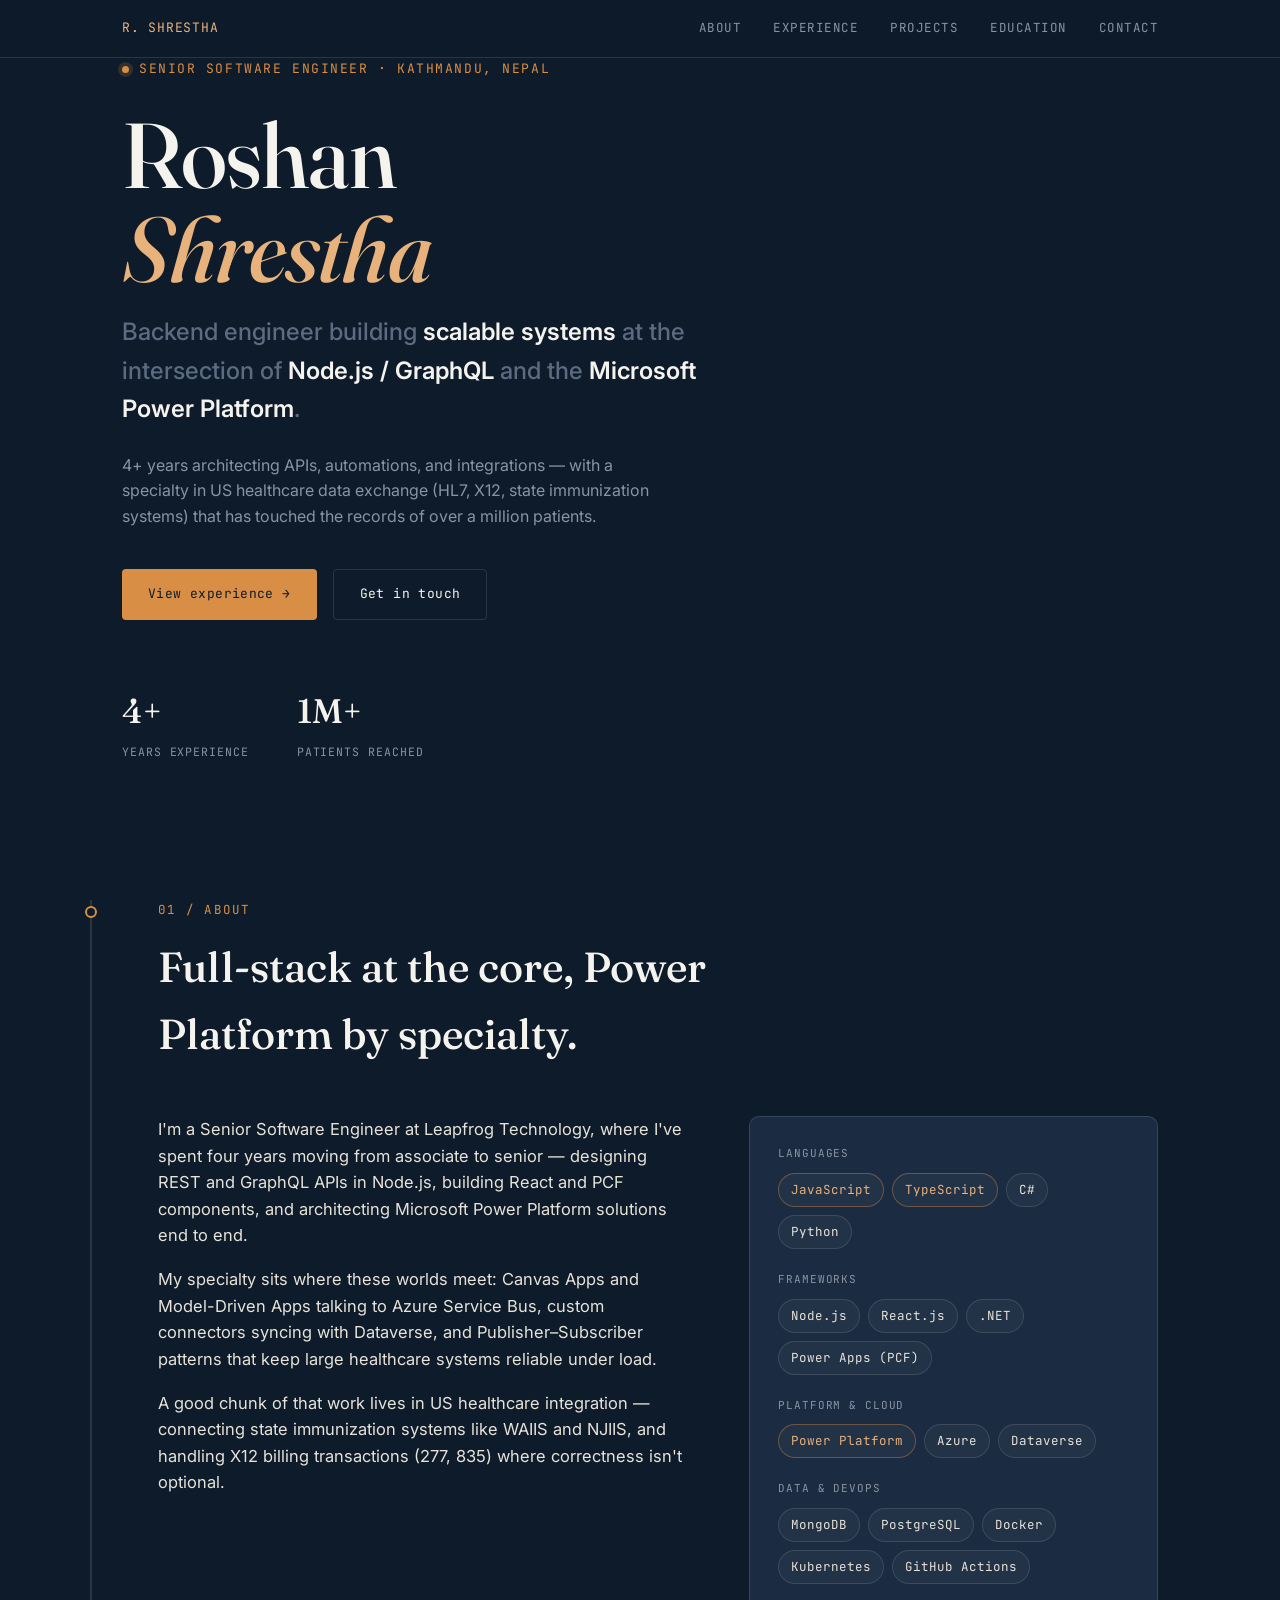
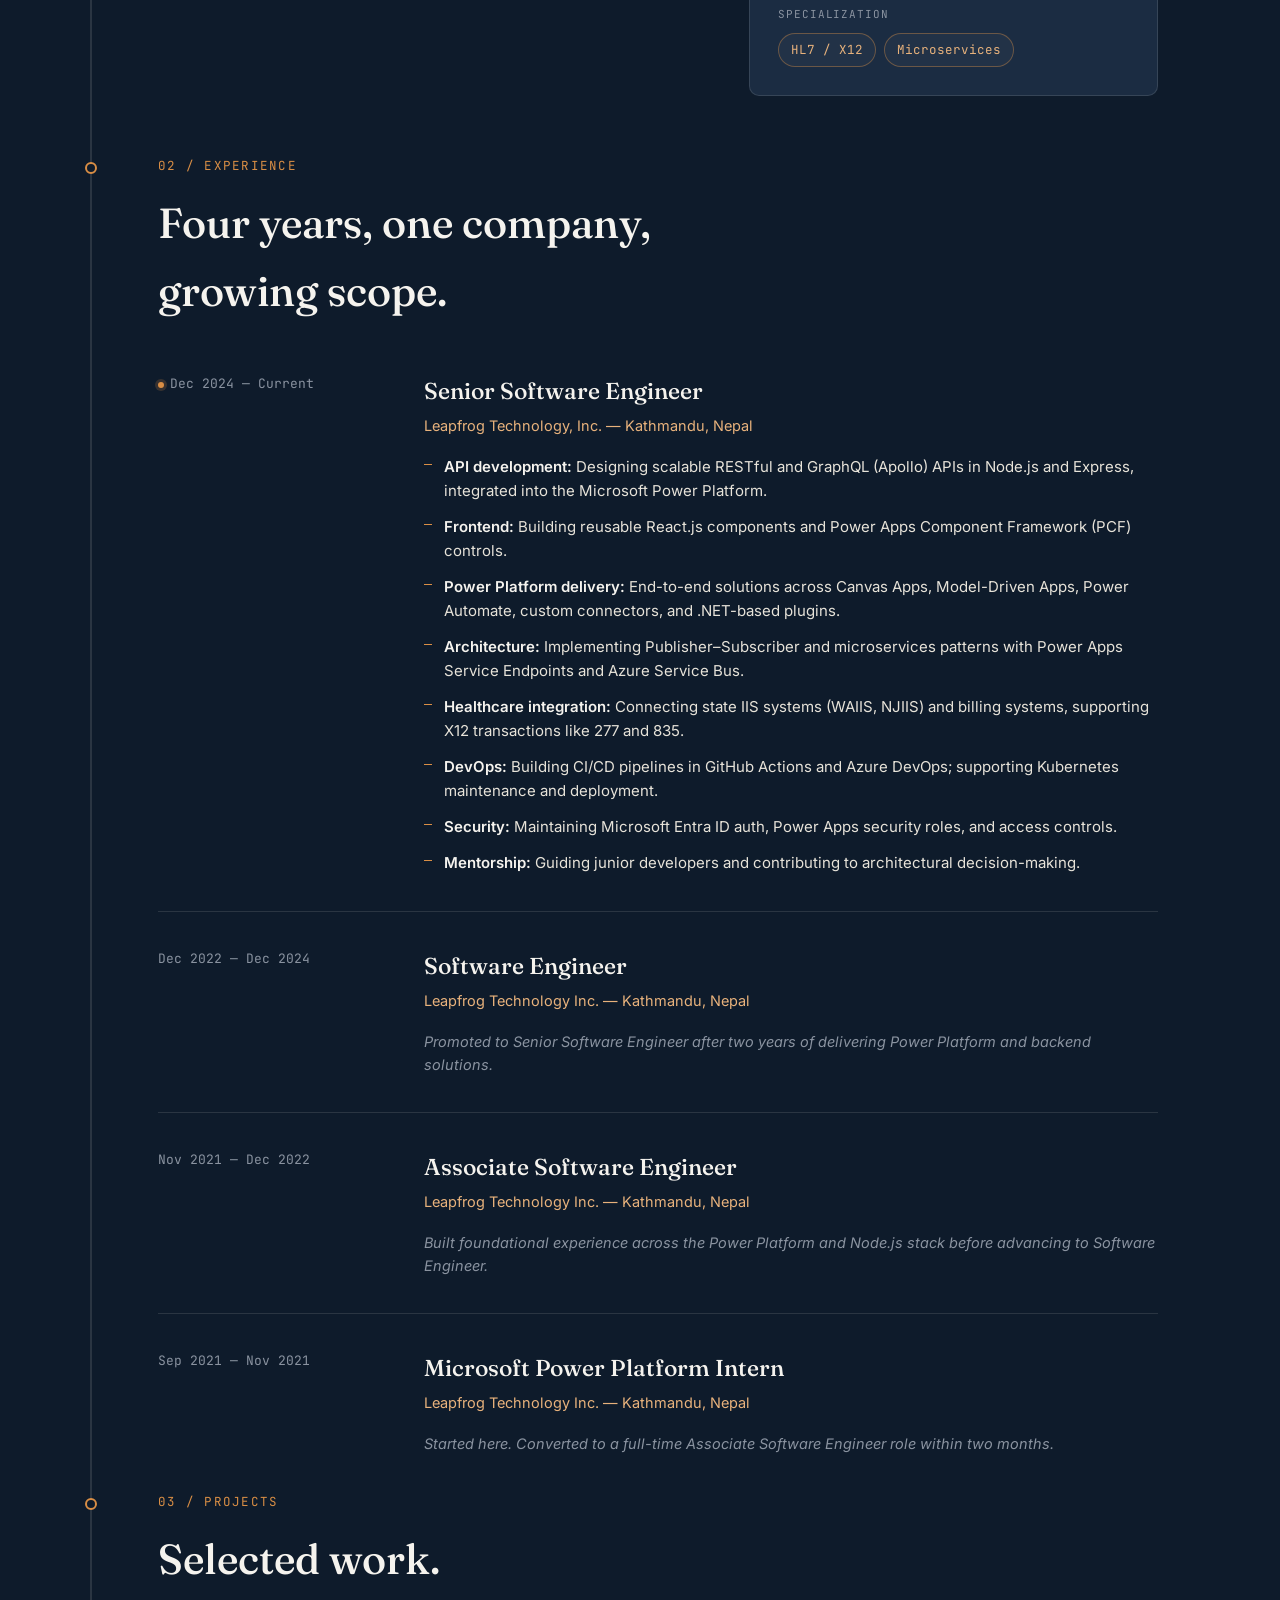
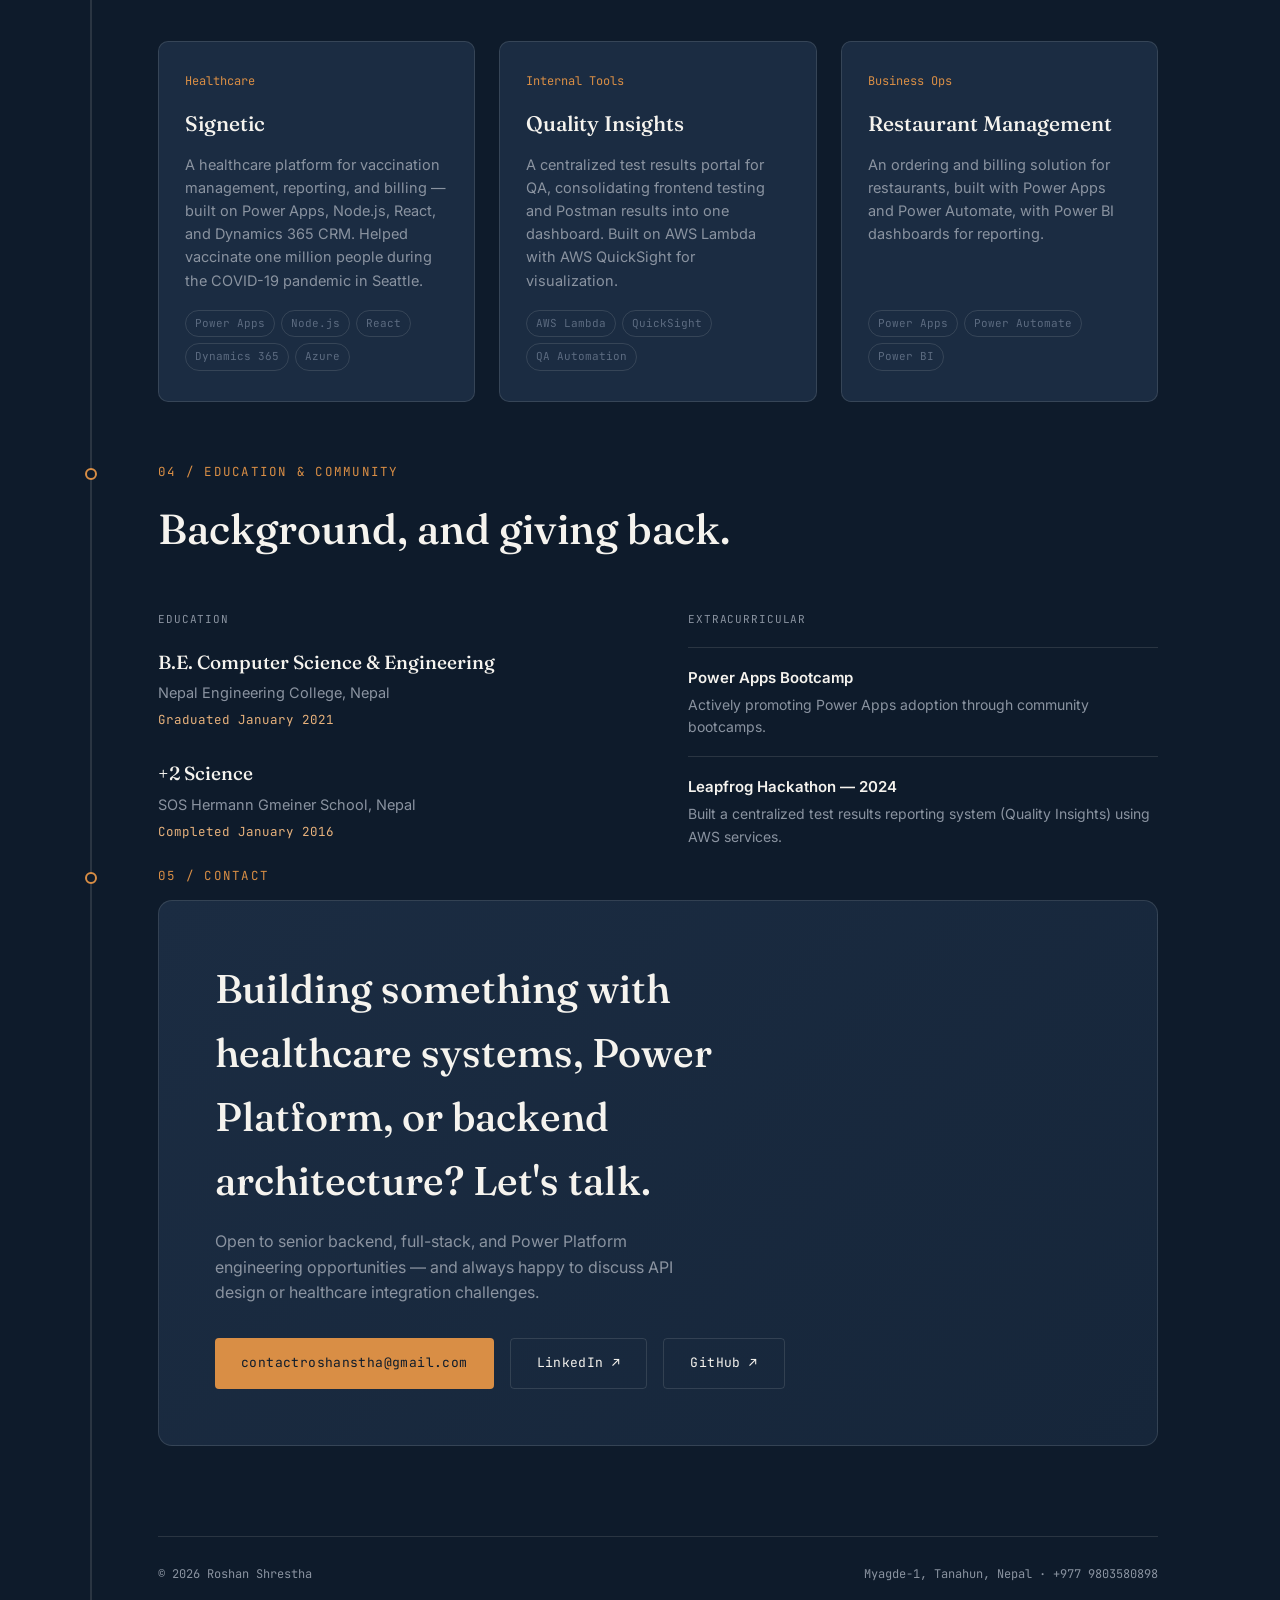
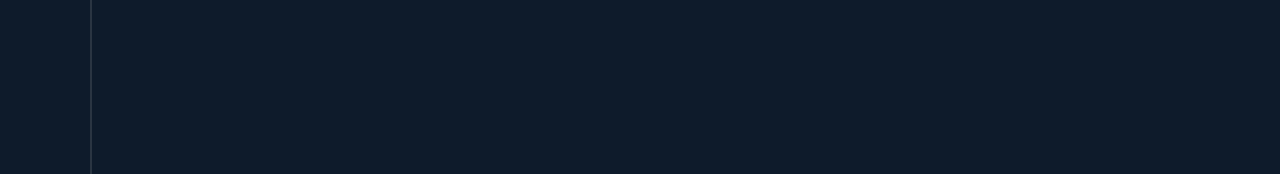
==== index.html @ fd2c8dc5 "main: portfolio project setup" ====
<!doctype html>
<html lang="en">
  <head>
    <meta charset="UTF-8" />
    <meta name="viewport" content="width=device-width, initial-scale=1.0" />
    <title>Roshan Shrestha — Senior Software Engineer</title>
    <meta
      name="description"
      content="Roshan Shrestha — Senior Software Engineer specializing in backend engineering, Microsoft Power Platform, and US Healthcare integrations."
    />
    <link rel="preconnect" href="https://fonts.googleapis.com" />
    <link rel="preconnect" href="https://fonts.gstatic.com" crossorigin />
    <link
      href="https://fonts.googleapis.com/css2?family=Fraunces:ital,opsz,wght@0,9..144,300;0,9..144,500;0,9..144,600;1,9..144,500&family=Inter:wght@400;500;600;700&family=JetBrains+Mono:wght@400;500&display=swap"
      rel="stylesheet"
    />
    <style>
      :root {
        --ink: #0e1b2b;
        --ink-soft: #16263a;
        --surface: #1b2c42;
        --paper: #f5f3ee;
        --paper-dim: #e7e3d9;
        --copper: #d98e45;
        --copper-soft: #e8b27c;
        --slate: #5c6b80;
        --muted: #8a93a0;
        --line: rgba(245, 243, 238, 0.12);

        --font-display: "Fraunces", serif;
        --font-body: "Inter", system-ui, sans-serif;
        --font-mono: "JetBrains Mono", monospace;

        --maxw: 1100px;
      }

      * {
        margin: 0;
        padding: 0;
        box-sizing: border-box;
      }

      html {
        scroll-behavior: smooth;
      }

      @media (prefers-reduced-motion: reduce) {
        html {
          scroll-behavior: auto;
        }
        * {
          animation-duration: 0.01ms !important;
          animation-iteration-count: 1 !important;
          transition-duration: 0.01ms !important;
          scroll-behavior: auto !important;
        }
      }

      body {
        background: var(--ink);
        color: var(--paper);
        font-family: var(--font-body);
        line-height: 1.6;
        -webkit-font-smoothing: antialiased;
        overflow-x: hidden;
      }

      a {
        color: inherit;
        text-decoration: none;
      }

      ::selection {
        background: var(--copper);
        color: var(--ink);
      }

      :focus-visible {
        outline: 2px solid var(--copper);
        outline-offset: 3px;
        border-radius: 2px;
      }

      /* ---------- layout shell ---------- */
      .wrap {
        max-width: var(--maxw);
        margin: 0 auto;
        padding: 0 32px;
        position: relative;
      }

      section {
        position: relative;
        padding: 120px 0 0;
      }
      section:first-of-type {
        padding-top: 0;
      }
      section:last-of-type {
        padding-bottom: 140px;
      }

      /* trace line signature element */
      .trace-rail {
        position: absolute;
        left: 0;
        top: 0;
        width: 2px;
        height: 100%;
        background: var(--line);
        z-index: 0;
      }
      .trace-rail::after {
        content: "";
        position: absolute;
        left: -2px;
        top: 0;
        width: 6px;
        height: 90px;
        background: linear-gradient(
          to bottom,
          transparent,
          var(--copper) 50%,
          transparent
        );
        opacity: 0;
        filter: blur(1px);
        animation: pulse-travel 7s ease-in-out infinite;
      }
      @keyframes pulse-travel {
        0% {
          top: -90px;
          opacity: 0;
        }
        8% {
          opacity: 0.9;
        }
        45% {
          opacity: 0.9;
        }
        55% {
          opacity: 0;
        }
        100% {
          top: -90px;
          opacity: 0;
        }
      }

      .node-dot {
        position: absolute;
        left: -5px;
        top: 6px;
        width: 12px;
        height: 12px;
        border-radius: 50%;
        background: var(--ink);
        border: 2px solid var(--copper);
        z-index: 2;
      }

      .section-inner {
        padding-left: 36px;
      }

      /* ---------- nav ---------- */
      header.site-nav {
        position: fixed;
        top: 0;
        left: 0;
        right: 0;
        z-index: 50;
        background: rgba(14, 27, 43, 0.82);
        backdrop-filter: blur(10px);
        border-bottom: 1px solid var(--line);
      }
      .nav-inner {
        max-width: var(--maxw);
        margin: 0 auto;
        padding: 18px 32px;
        display: flex;
        justify-content: space-between;
        align-items: center;
      }
      .nav-mark {
        font-family: var(--font-mono);
        font-size: 13px;
        letter-spacing: 0.06em;
        color: var(--copper-soft);
      }
      .nav-links {
        display: flex;
        gap: 32px;
        font-family: var(--font-mono);
        font-size: 12.5px;
        letter-spacing: 0.04em;
        text-transform: uppercase;
      }
      .nav-links a {
        color: var(--muted);
        transition: color 0.2s ease;
        position: relative;
      }
      .nav-links a:hover {
        color: var(--paper);
      }
      .nav-toggle {
        display: none;
      }

      /* ---------- hero ---------- */
      .hero {
        min-height: 100vh;
        display: flex;
        flex-direction: column;
        justify-content: center;
        padding-top: 110px;
        padding-bottom: 80px;
      }

      .eyebrow {
        font-family: var(--font-mono);
        font-size: 13px;
        letter-spacing: 0.12em;
        text-transform: uppercase;
        color: var(--copper);
        display: flex;
        align-items: center;
        gap: 10px;
        margin-bottom: 28px;
        opacity: 0;
        animation: rise 0.8s ease 0.1s forwards;
      }
      .eyebrow::before {
        content: "";
        width: 7px;
        height: 7px;
        border-radius: 50%;
        background: var(--copper);
        box-shadow: 0 0 0 4px rgba(217, 142, 69, 0.18);
      }

      h1.hero-name {
        font-family: var(--font-display);
        font-weight: 500;
        font-size: clamp(48px, 8vw, 92px);
        line-height: 1.02;
        letter-spacing: -0.01em;
        color: var(--paper);
        opacity: 0;
        animation: rise 0.9s ease 0.25s forwards;
      }
      h1.hero-name em {
        font-style: italic;
        color: var(--copper-soft);
        font-weight: 500;
      }

      .hero-role {
        font-family: var(--font-body);
        font-weight: 500;
        font-size: clamp(18px, 2.4vw, 24px);
        color: var(--slate);
        margin-top: 18px;
        max-width: 620px;
        opacity: 0;
        animation: rise 0.9s ease 0.4s forwards;
      }
      .hero-role strong {
        color: var(--paper);
        font-weight: 600;
      }

      .hero-desc {
        margin-top: 24px;
        max-width: 560px;
        color: var(--muted);
        font-size: 16px;
        opacity: 0;
        animation: rise 0.9s ease 0.55s forwards;
      }

      .hero-actions {
        margin-top: 40px;
        display: flex;
        gap: 16px;
        flex-wrap: wrap;
        opacity: 0;
        animation: rise 0.9s ease 0.7s forwards;
      }

      @keyframes rise {
        from {
          opacity: 0;
          transform: translateY(16px);
        }
        to {
          opacity: 1;
          transform: translateY(0);
        }
      }

      .btn {
        font-family: var(--font-mono);
        font-size: 13px;
        letter-spacing: 0.03em;
        padding: 14px 26px;
        border-radius: 4px;
        display: inline-flex;
        align-items: center;
        gap: 8px;
        transition:
          transform 0.25s ease,
          background 0.25s ease,
          border-color 0.25s ease;
      }
      .btn-primary {
        background: var(--copper);
        color: var(--ink);
      }
      .btn-primary:hover {
        background: var(--copper-soft);
        transform: translateY(-2px);
      }
      .btn-ghost {
        border: 1px solid var(--line);
        color: var(--paper);
      }
      .btn-ghost:hover {
        border-color: var(--copper);
        color: var(--copper-soft);
        transform: translateY(-2px);
      }

      .hero-meta {
        margin-top: 64px;
        display: flex;
        gap: 48px;
        flex-wrap: wrap;
        opacity: 0;
        animation: rise 0.9s ease 0.85s forwards;
      }
      .meta-item {
        font-family: var(--font-mono);
      }
      .meta-num {
        font-family: var(--font-display);
        font-size: 34px;
        color: var(--paper);
        font-weight: 500;
      }
      .meta-label {
        font-size: 11.5px;
        color: var(--muted);
        text-transform: uppercase;
        letter-spacing: 0.08em;
        margin-top: 4px;
      }

      /* ---------- section headings ---------- */
      .section-tag {
        font-family: var(--font-mono);
        font-size: 12.5px;
        letter-spacing: 0.1em;
        text-transform: uppercase;
        color: var(--copper);
        margin-bottom: 14px;
      }
      h2.section-title {
        font-family: var(--font-display);
        font-weight: 500;
        font-size: clamp(30px, 4vw, 42px);
        color: var(--paper);
        margin-bottom: 48px;
        max-width: 640px;
      }

      /* ---------- about ---------- */
      .about-grid {
        display: grid;
        grid-template-columns: 1.3fr 1fr;
        gap: 60px;
        align-items: start;
        padding-bottom: 60px;
      }
      .about-text p {
        color: var(--paper-dim);
        font-size: 16.5px;
        margin-bottom: 18px;
        max-width: 560px;
      }
      .about-text p:last-child {
        margin-bottom: 0;
      }

      .stack-panel {
        background: var(--surface);
        border: 1px solid var(--line);
        border-radius: 10px;
        padding: 28px;
      }
      .stack-group {
        margin-bottom: 22px;
      }
      .stack-group:last-child {
        margin-bottom: 0;
      }
      .stack-group-label {
        font-family: var(--font-mono);
        font-size: 11px;
        letter-spacing: 0.08em;
        text-transform: uppercase;
        color: var(--muted);
        margin-bottom: 10px;
      }
      .pill-row {
        display: flex;
        flex-wrap: wrap;
        gap: 8px;
      }
      .pill {
        font-family: var(--font-mono);
        font-size: 12.5px;
        padding: 6px 12px;
        border-radius: 20px;
        border: 1px solid var(--line);
        color: var(--paper-dim);
        background: rgba(245, 243, 238, 0.03);
      }
      .pill.accent {
        border-color: rgba(217, 142, 69, 0.4);
        color: var(--copper-soft);
      }

      /* ---------- experience ---------- */
      .job {
        border-top: 1px solid var(--line);
        padding: 36px 0;
        display: grid;
        grid-template-columns: 230px 1fr;
        gap: 36px;
      }
      .job:first-of-type {
        border-top: none;
        padding-top: 0;
      }

      .job-period {
        font-family: var(--font-mono);
        font-size: 13px;
        color: var(--muted);
        line-height: 1.7;
      }
      .job-period .current-dot {
        display: inline-block;
        width: 6px;
        height: 6px;
        border-radius: 50%;
        background: var(--copper);
        margin-right: 6px;
        box-shadow: 0 0 0 3px rgba(217, 142, 69, 0.2);
      }

      .job-title {
        font-family: var(--font-display);
        font-size: 23px;
        font-weight: 500;
        color: var(--paper);
      }
      .job-company {
        font-size: 14.5px;
        color: var(--copper-soft);
        margin-top: 4px;
        margin-bottom: 18px;
      }
      .job-points {
        list-style: none;
      }
      .job-points li {
        position: relative;
        padding-left: 20px;
        color: var(--paper-dim);
        font-size: 15px;
        margin-bottom: 12px;
      }
      .job-points li:last-child {
        margin-bottom: 0;
      }
      .job-points li::before {
        content: "";
        position: absolute;
        left: 0;
        top: 9px;
        width: 8px;
        height: 1.5px;
        background: var(--copper);
      }
      .job-points strong {
        color: var(--paper);
        font-weight: 600;
      }

      .job-empty-points {
        color: var(--muted);
        font-size: 14.5px;
        font-style: italic;
      }

      /* ---------- projects ---------- */
      .project-grid {
        display: grid;
        grid-template-columns: repeat(3, 1fr);
        gap: 24px;
        padding-bottom: 60px;
      }
      .project-card {
        background: var(--surface);
        border: 1px solid var(--line);
        border-radius: 10px;
        padding: 30px 26px;
        transition:
          transform 0.3s ease,
          border-color 0.3s ease;
        display: flex;
        flex-direction: column;
      }
      .project-card:hover {
        transform: translateY(-4px);
        border-color: rgba(217, 142, 69, 0.4);
      }
      .project-index {
        font-family: var(--font-mono);
        font-size: 12px;
        color: var(--copper);
        margin-bottom: 16px;
      }
      .project-title {
        font-family: var(--font-display);
        font-size: 21px;
        font-weight: 500;
        color: var(--paper);
        margin-bottom: 12px;
      }
      .project-desc {
        color: var(--muted);
        font-size: 14.5px;
        flex-grow: 1;
        margin-bottom: 18px;
      }
      .project-tags {
        display: flex;
        flex-wrap: wrap;
        gap: 6px;
      }
      .tag {
        font-family: var(--font-mono);
        font-size: 11px;
        color: var(--slate);
        padding: 4px 9px;
        border: 1px solid var(--line);
        border-radius: 14px;
      }

      /* ---------- education + extracurricular ---------- */
      .two-col {
        display: grid;
        grid-template-columns: 1fr 1fr;
        gap: 60px;
      }
      .edu-item {
        margin-bottom: 28px;
      }
      .edu-item:last-child {
        margin-bottom: 0;
      }
      .edu-degree {
        font-family: var(--font-display);
        font-size: 19px;
        color: var(--paper);
        font-weight: 500;
      }
      .edu-school {
        font-size: 14.5px;
        color: var(--muted);
        margin-top: 4px;
      }
      .edu-date {
        font-family: var(--font-mono);
        font-size: 12.5px;
        color: var(--copper-soft);
        margin-top: 6px;
      }

      .activity-item {
        border-top: 1px solid var(--line);
        padding: 18px 0;
      }
      .activity-item:first-child {
        border-top: none;
        padding-top: 0;
      }
      .activity-title {
        font-weight: 600;
        color: var(--paper);
        font-size: 15px;
        margin-bottom: 4px;
      }
      .activity-desc {
        color: var(--muted);
        font-size: 14px;
      }

      /* ---------- contact / footer ---------- */
      .contact-panel {
        background: linear-gradient(135deg, var(--surface), var(--ink-soft));
        border: 1px solid var(--line);
        border-radius: 14px;
        padding: 56px;
        text-align: left;
      }
      .contact-panel h2 {
        font-family: var(--font-display);
        font-size: clamp(28px, 4vw, 40px);
        font-weight: 500;
        color: var(--paper);
        margin-bottom: 16px;
        max-width: 520px;
      }
      .contact-panel p {
        color: var(--muted);
        max-width: 480px;
        margin-bottom: 32px;
      }
      .contact-links {
        display: flex;
        gap: 16px;
        flex-wrap: wrap;
      }

      footer {
        margin-top: 90px;
        padding: 28px 0 50px;
        display: flex;
        justify-content: space-between;
        align-items: center;
        border-top: 1px solid var(--line);
        font-family: var(--font-mono);
        font-size: 12px;
        color: var(--muted);
        flex-wrap: wrap;
        gap: 12px;
      }

      /* ---------- reveal on scroll ---------- */
      .reveal {
        opacity: 0;
        transform: translateY(24px);
        transition:
          opacity 0.7s ease,
          transform 0.7s ease;
      }
      .reveal.in {
        opacity: 1;
        transform: translateY(0);
      }

      /* ---------- responsive ---------- */
      @media (max-width: 880px) {
        .about-grid,
        .two-col {
          grid-template-columns: 1fr;
          gap: 40px;
        }
        .project-grid {
          grid-template-columns: 1fr 1fr;
          gap: 18px;
        }
        .job {
          grid-template-columns: 1fr;
          gap: 10px;
        }
        .contact-panel {
          padding: 40px 28px;
        }
      }

      @media (max-width: 680px) {
        .wrap {
          padding: 0 20px;
        }
        section {
          padding-top: 90px;
        }
        .section-inner {
          padding-left: 26px;
        }
        .nav-links {
          position: fixed;
          top: 64px;
          left: 0;
          right: 0;
          background: var(--ink);
          flex-direction: column;
          gap: 0;
          padding: 8px 20px 20px;
          border-bottom: 1px solid var(--line);
          transform: translateY(-110%);
          transition: transform 0.3s ease;
          z-index: 60;
        }
        .nav-links.open {
          transform: translateY(0);
        }
        .nav-links a {
          padding: 14px 0;
          border-bottom: 1px solid var(--line);
        }
        .nav-toggle {
          display: flex;
          flex-direction: column;
          gap: 5px;
          background: none;
          border: none;
          cursor: pointer;
          padding: 6px;
          position: relative;
          z-index: 61;
        }
        .nav-toggle span {
          width: 22px;
          height: 1.5px;
          background: var(--paper);
          transition:
            transform 0.25s ease,
            opacity 0.25s ease;
        }
        .nav-toggle.open span:nth-child(1) {
          transform: translateY(6.5px) rotate(45deg);
        }
        .nav-toggle.open span:nth-child(2) {
          opacity: 0;
        }
        .nav-toggle.open span:nth-child(3) {
          transform: translateY(-6.5px) rotate(-45deg);
        }

        .hero-meta {
          gap: 32px;
        }
        .project-grid {
          grid-template-columns: 1fr;
        }
        .hero-actions {
          flex-direction: column;
          align-items: flex-start;
        }
        .btn {
          width: 100%;
          justify-content: center;
        }
        .contact-links {
          flex-direction: column;
        }
        .contact-links .btn {
          width: 100%;
        }
      }

      @media (max-width: 420px) {
        h1.hero-name {
          font-size: clamp(38px, 11vw, 56px);
        }
      }
    </style>
  </head>
  <body>
    <header class="site-nav">
      <div class="nav-inner">
        <a href="#top" class="nav-mark">R. SHRESTHA</a>
        <nav class="nav-links" id="navLinks">
          <a href="#about">About</a>
          <a href="#experience">Experience</a>
          <a href="#projects">Projects</a>
          <a href="#education">Education</a>
          <a href="#contact">Contact</a>
        </nav>
        <button
          class="nav-toggle"
          id="navToggle"
          aria-label="Toggle navigation"
          aria-expanded="false"
        >
          <span></span><span></span><span></span>
        </button>
      </div>
    </header>

    <div id="top"></div>

    <!-- HERO -->
    <section class="hero wrap">
      <div class="eyebrow">Senior Software Engineer · Kathmandu, Nepal</div>
      <h1 class="hero-name">Roshan<br /><em>Shrestha</em></h1>
      <p class="hero-role">
        Backend engineer building <strong>scalable systems</strong> at the
        intersection of <strong>Node.js / GraphQL</strong> and the
        <strong>Microsoft Power Platform</strong>.
      </p>
      <p class="hero-desc">
        4+ years architecting APIs, automations, and integrations — with a
        specialty in US healthcare data exchange (HL7, X12, state immunization
        systems) that has touched the records of over a million patients.
      </p>
      <div class="hero-actions">
        <a href="#experience" class="btn btn-primary">View experience →</a>
        <a href="#contact" class="btn btn-ghost">Get in touch</a>
      </div>
      <div class="hero-meta">
        <div class="meta-item">
          <div class="meta-num">4+</div>
          <div class="meta-label">Years experience</div>
        </div>
        <div class="meta-item">
          <div class="meta-num">1M+</div>
          <div class="meta-label">Patients reached</div>
        </div>
      </div>
    </section>

    <!-- ABOUT -->
    <section id="about" class="wrap">
      <div class="trace-rail"></div>
      <div class="node-dot"></div>
      <div class="section-inner">
        <div class="section-tag">01 / About</div>
        <h2 class="section-title">
          Full-stack at the core, Power Platform by specialty.
        </h2>
        <div class="about-grid reveal">
          <div class="about-text">
            <p>
              I'm a Senior Software Engineer at Leapfrog Technology, where I've
              spent four years moving from associate to senior — designing REST
              and GraphQL APIs in Node.js, building React and PCF components,
              and architecting Microsoft Power Platform solutions end to end.
            </p>
            <p>
              My specialty sits where these worlds meet: Canvas Apps and
              Model-Driven Apps talking to Azure Service Bus, custom connectors
              syncing with Dataverse, and Publisher–Subscriber patterns that
              keep large healthcare systems reliable under load.
            </p>
            <p>
              A good chunk of that work lives in US healthcare integration —
              connecting state immunization systems like WAIIS and NJIIS, and
              handling X12 billing transactions (277, 835) where correctness
              isn't optional.
            </p>
          </div>
          <div class="stack-panel">
            <div class="stack-group">
              <div class="stack-group-label">Languages</div>
              <div class="pill-row">
                <span class="pill accent">JavaScript</span>
                <span class="pill accent">TypeScript</span>
                <span class="pill">C#</span>
                <span class="pill">Python</span>
              </div>
            </div>
            <div class="stack-group">
              <div class="stack-group-label">Frameworks</div>
              <div class="pill-row">
                <span class="pill">Node.js</span>
                <span class="pill">React.js</span>
                <span class="pill">.NET</span>
                <span class="pill">Power Apps (PCF)</span>
              </div>
            </div>
            <div class="stack-group">
              <div class="stack-group-label">Platform & Cloud</div>
              <div class="pill-row">
                <span class="pill accent">Power Platform</span>
                <span class="pill">Azure</span>
                <span class="pill">Dataverse</span>
              </div>
            </div>
            <div class="stack-group">
              <div class="stack-group-label">Data & DevOps</div>
              <div class="pill-row">
                <span class="pill">MongoDB</span>
                <span class="pill">PostgreSQL</span>
                <span class="pill">Docker</span>
                <span class="pill">Kubernetes</span>
                <span class="pill">GitHub Actions</span>
              </div>
            </div>
            <div class="stack-group">
              <div class="stack-group-label">Specialization</div>
              <div class="pill-row">
                <span class="pill accent">HL7 / X12</span>
                <span class="pill accent">Microservices</span>
              </div>
            </div>
          </div>
        </div>
      </div>
    </section>

    <!-- EXPERIENCE -->
    <section id="experience" class="wrap">
      <div class="trace-rail"></div>
      <div class="node-dot"></div>
      <div class="section-inner">
        <div class="section-tag">02 / Experience</div>
        <h2 class="section-title">Four years, one company, growing scope.</h2>

        <div class="reveal">
          <div class="job">
            <div class="job-period">
              <span class="current-dot"></span>Dec 2024 — Current
            </div>
            <div>
              <div class="job-title">Senior Software Engineer</div>
              <div class="job-company">
                Leapfrog Technology, Inc. — Kathmandu, Nepal
              </div>
              <ul class="job-points">
                <li>
                  <strong>API development:</strong> Designing scalable RESTful
                  and GraphQL (Apollo) APIs in Node.js and Express, integrated
                  into the Microsoft Power Platform.
                </li>
                <li>
                  <strong>Frontend:</strong> Building reusable React.js
                  components and Power Apps Component Framework (PCF) controls.
                </li>
                <li>
                  <strong>Power Platform delivery:</strong> End-to-end solutions
                  across Canvas Apps, Model-Driven Apps, Power Automate, custom
                  connectors, and .NET-based plugins.
                </li>
                <li>
                  <strong>Architecture:</strong> Implementing
                  Publisher–Subscriber and microservices patterns with Power
                  Apps Service Endpoints and Azure Service Bus.
                </li>
                <li>
                  <strong>Healthcare integration:</strong> Connecting state IIS
                  systems (WAIIS, NJIIS) and billing systems, supporting X12
                  transactions like 277 and 835.
                </li>
                <li>
                  <strong>DevOps:</strong> Building CI/CD pipelines in GitHub
                  Actions and Azure DevOps; supporting Kubernetes maintenance
                  and deployment.
                </li>
                <li>
                  <strong>Security:</strong> Maintaining Microsoft Entra ID
                  auth, Power Apps security roles, and access controls.
                </li>
                <li>
                  <strong>Mentorship:</strong> Guiding junior developers and
                  contributing to architectural decision-making.
                </li>
              </ul>
            </div>
          </div>

          <div class="job">
            <div class="job-period">Dec 2022 — Dec 2024</div>
            <div>
              <div class="job-title">Software Engineer</div>
              <div class="job-company">
                Leapfrog Technology Inc. — Kathmandu, Nepal
              </div>
              <p class="job-empty-points">
                Promoted to Senior Software Engineer after two years of
                delivering Power Platform and backend solutions.
              </p>
            </div>
          </div>

          <div class="job">
            <div class="job-period">Nov 2021 — Dec 2022</div>
            <div>
              <div class="job-title">Associate Software Engineer</div>
              <div class="job-company">
                Leapfrog Technology Inc. — Kathmandu, Nepal
              </div>
              <p class="job-empty-points">
                Built foundational experience across the Power Platform and
                Node.js stack before advancing to Software Engineer.
              </p>
            </div>
          </div>

          <div class="job">
            <div class="job-period">Sep 2021 — Nov 2021</div>
            <div>
              <div class="job-title">Microsoft Power Platform Intern</div>
              <div class="job-company">
                Leapfrog Technology Inc. — Kathmandu, Nepal
              </div>
              <p class="job-empty-points">
                Started here. Converted to a full-time Associate Software
                Engineer role within two months.
              </p>
            </div>
          </div>
        </div>
      </div>
    </section>

    <!-- PROJECTS -->
    <section id="projects" class="wrap">
      <div class="trace-rail"></div>
      <div class="node-dot"></div>
      <div class="section-inner">
        <div class="section-tag">03 / Projects</div>
        <h2 class="section-title">Selected work.</h2>

        <div class="project-grid reveal">
          <div class="project-card">
            <div class="project-index">Healthcare</div>
            <div class="project-title">Signetic</div>
            <p class="project-desc">
              A healthcare platform for vaccination management, reporting, and
              billing — built on Power Apps, Node.js, React, and Dynamics 365
              CRM. Helped vaccinate one million people during the COVID-19
              pandemic in Seattle.
            </p>
            <div class="project-tags">
              <span class="tag">Power Apps</span>
              <span class="tag">Node.js</span>
              <span class="tag">React</span>
              <span class="tag">Dynamics 365</span>
              <span class="tag">Azure</span>
            </div>
          </div>

          <div class="project-card">
            <div class="project-index">Internal Tools</div>
            <div class="project-title">Quality Insights</div>
            <p class="project-desc">
              A centralized test results portal for QA, consolidating frontend
              testing and Postman results into one dashboard. Built on AWS
              Lambda with AWS QuickSight for visualization.
            </p>
            <div class="project-tags">
              <span class="tag">AWS Lambda</span>
              <span class="tag">QuickSight</span>
              <span class="tag">QA Automation</span>
            </div>
          </div>

          <div class="project-card">
            <div class="project-index">Business Ops</div>
            <div class="project-title">Restaurant Management</div>
            <p class="project-desc">
              An ordering and billing solution for restaurants, built with Power
              Apps and Power Automate, with Power BI dashboards for reporting.
            </p>
            <div class="project-tags">
              <span class="tag">Power Apps</span>
              <span class="tag">Power Automate</span>
              <span class="tag">Power BI</span>
            </div>
          </div>
        </div>
      </div>
    </section>

    <!-- EDUCATION + EXTRACURRICULAR -->
    <section id="education" class="wrap">
      <div class="trace-rail"></div>
      <div class="node-dot"></div>
      <div class="section-inner">
        <div class="section-tag">04 / Education & Community</div>
        <h2 class="section-title">Background, and giving back.</h2>

        <div class="two-col reveal">
          <div>
            <div class="stack-group-label" style="margin-bottom: 18px">
              Education
            </div>
            <div class="edu-item">
              <div class="edu-degree">B.E. Computer Science & Engineering</div>
              <div class="edu-school">Nepal Engineering College, Nepal</div>
              <div class="edu-date">Graduated January 2021</div>
            </div>
            <div class="edu-item">
              <div class="edu-degree">+2 Science</div>
              <div class="edu-school">SOS Hermann Gmeiner School, Nepal</div>
              <div class="edu-date">Completed January 2016</div>
            </div>
          </div>

          <div>
            <div class="stack-group-label" style="margin-bottom: 18px">
              Extracurricular
            </div>
            <div class="activity-item">
              <div class="activity-title">Power Apps Bootcamp</div>
              <div class="activity-desc">
                Actively promoting Power Apps adoption through community
                bootcamps.
              </div>
            </div>
            <div class="activity-item">
              <div class="activity-title">Leapfrog Hackathon — 2024</div>
              <div class="activity-desc">
                Built a centralized test results reporting system (Quality
                Insights) using AWS services.
              </div>
            </div>
          </div>
        </div>
      </div>
    </section>

    <!-- CONTACT -->
    <section id="contact" class="wrap">
      <div class="trace-rail"></div>
      <div class="node-dot"></div>
      <div class="section-inner">
        <div class="section-tag">05 / Contact</div>
        <div class="contact-panel reveal">
          <h2>
            Building something with healthcare systems, Power Platform, or
            backend architecture? Let's talk.
          </h2>
          <p>
            Open to senior backend, full-stack, and Power Platform engineering
            opportunities — and always happy to discuss API design or healthcare
            integration challenges.
          </p>
          <div class="contact-links">
            <a href="mailto:contactroshanstha@gmail.com" class="btn btn-primary"
              >contactroshanstha@gmail.com</a
            >
            <a
              href="https://linkedin.com/in/roshan-shrestha-0bb791188"
              target="_blank"
              rel="noopener"
              class="btn btn-ghost"
              >LinkedIn ↗</a
            >
            <a
              href="https://github.com/lfroshan"
              target="_blank"
              rel="noopener"
              class="btn btn-ghost"
              >GitHub ↗</a
            >
          </div>
        </div>

        <footer>
          <span>© 2026 Roshan Shrestha</span>
          <span>Myagde-1, Tanahun, Nepal · +977 9803580898</span>
        </footer>
      </div>
    </section>

    <script>
      // mobile nav toggle
      const navToggle = document.getElementById("navToggle");
      const navLinks = document.getElementById("navLinks");
      navToggle.addEventListener("click", () => {
        const open = navLinks.classList.toggle("open");
        navToggle.classList.toggle("open", open);
        navToggle.setAttribute("aria-expanded", open);
      });
      navLinks.querySelectorAll("a").forEach((a) =>
        a.addEventListener("click", () => {
          navLinks.classList.remove("open");
          navToggle.classList.remove("open");
          navToggle.setAttribute("aria-expanded", false);
        }),
      );

      // scroll reveal
      const revealEls = document.querySelectorAll(".reveal");
      const io = new IntersectionObserver(
        (entries) => {
          entries.forEach((entry) => {
            if (entry.isIntersecting) {
              entry.target.classList.add("in");
              io.unobserve(entry.target);
            }
          });
        },
        { threshold: 0.12 },
      );
      revealEls.forEach((el) => io.observe(el));
    </script>
  </body>
</html>
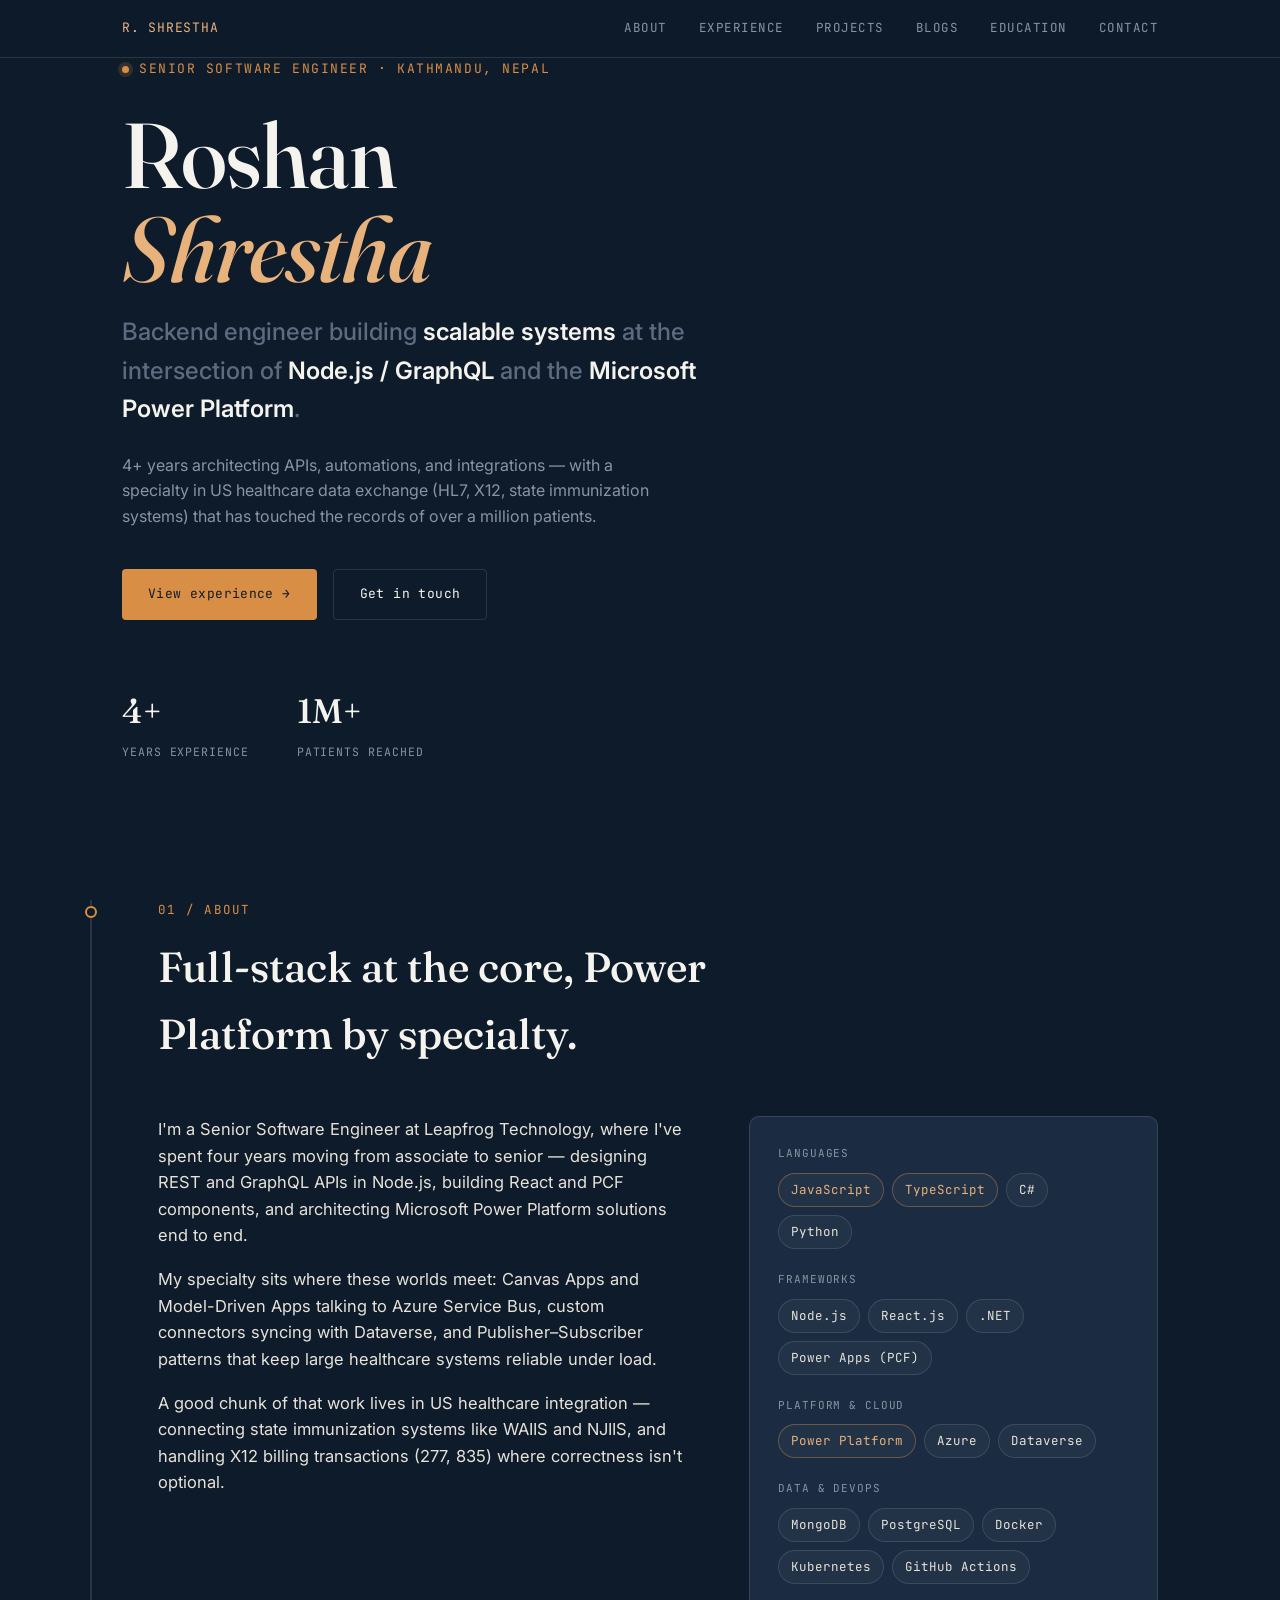
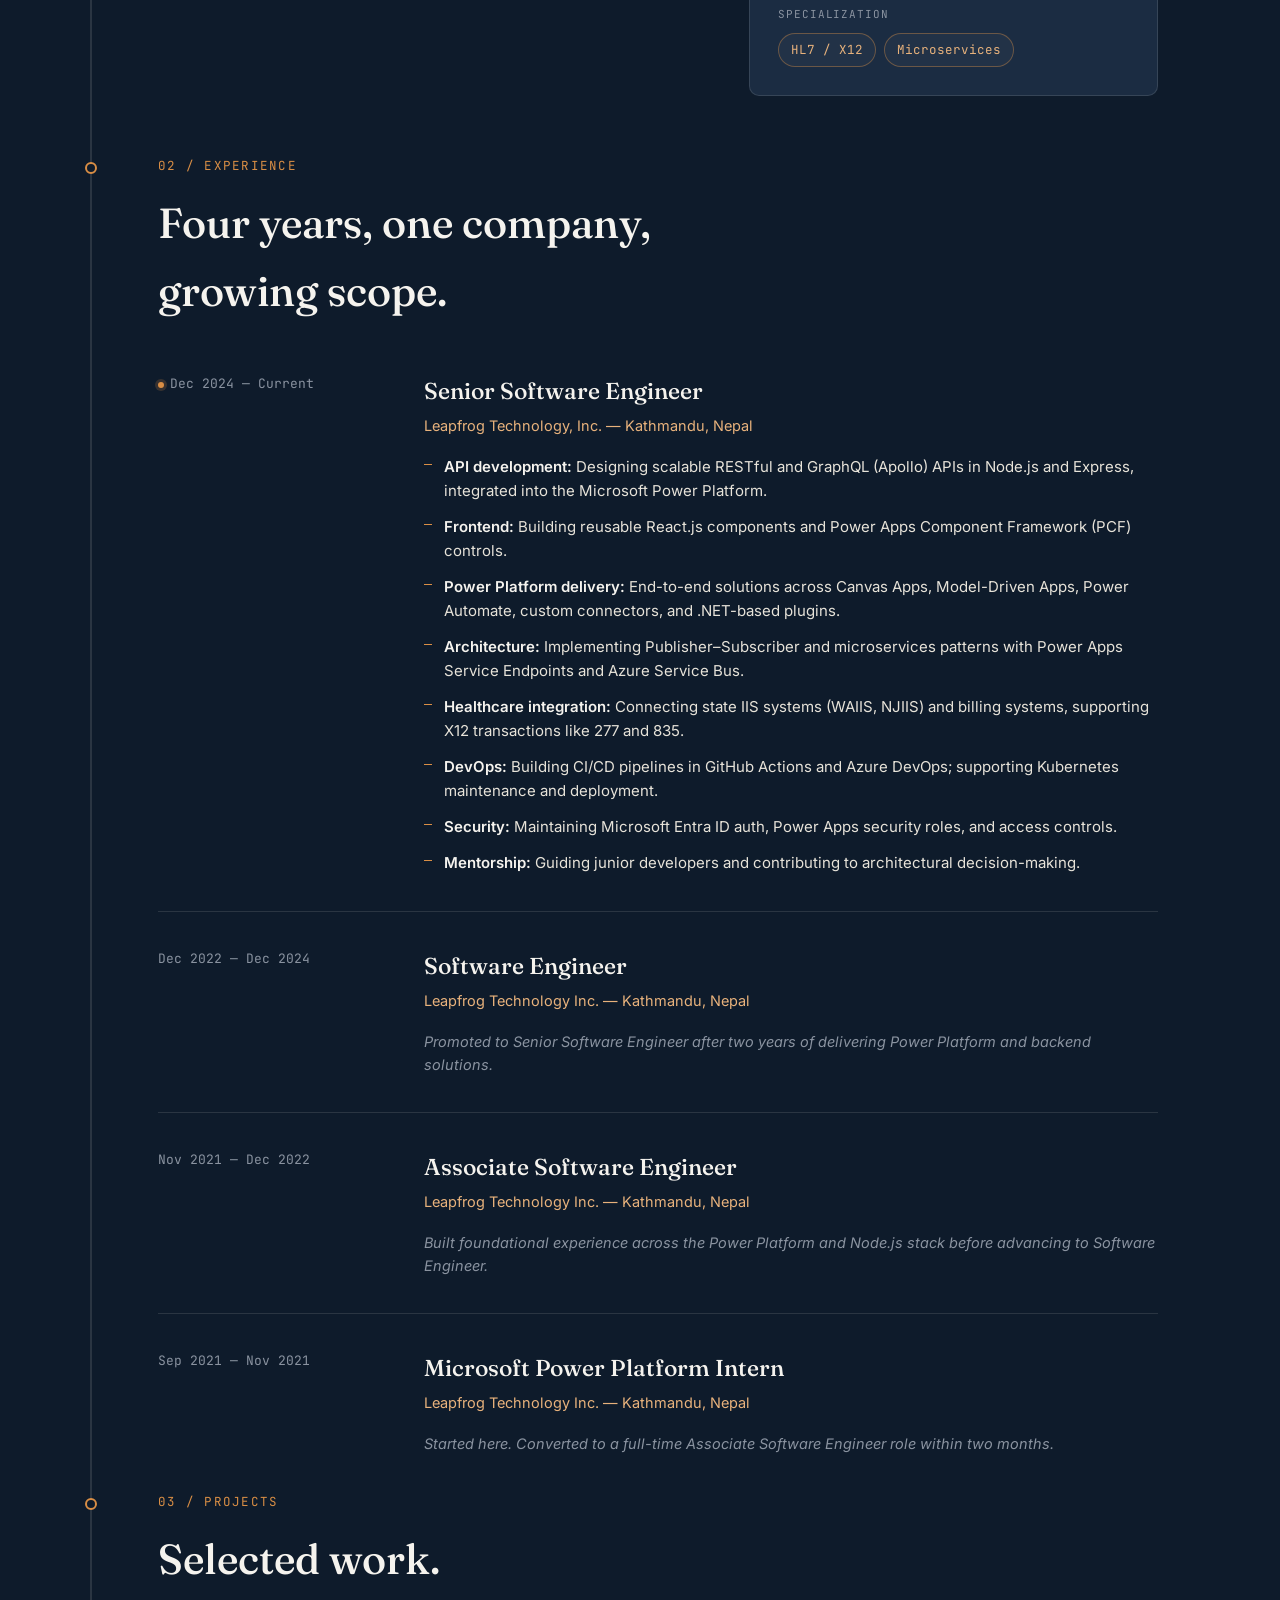
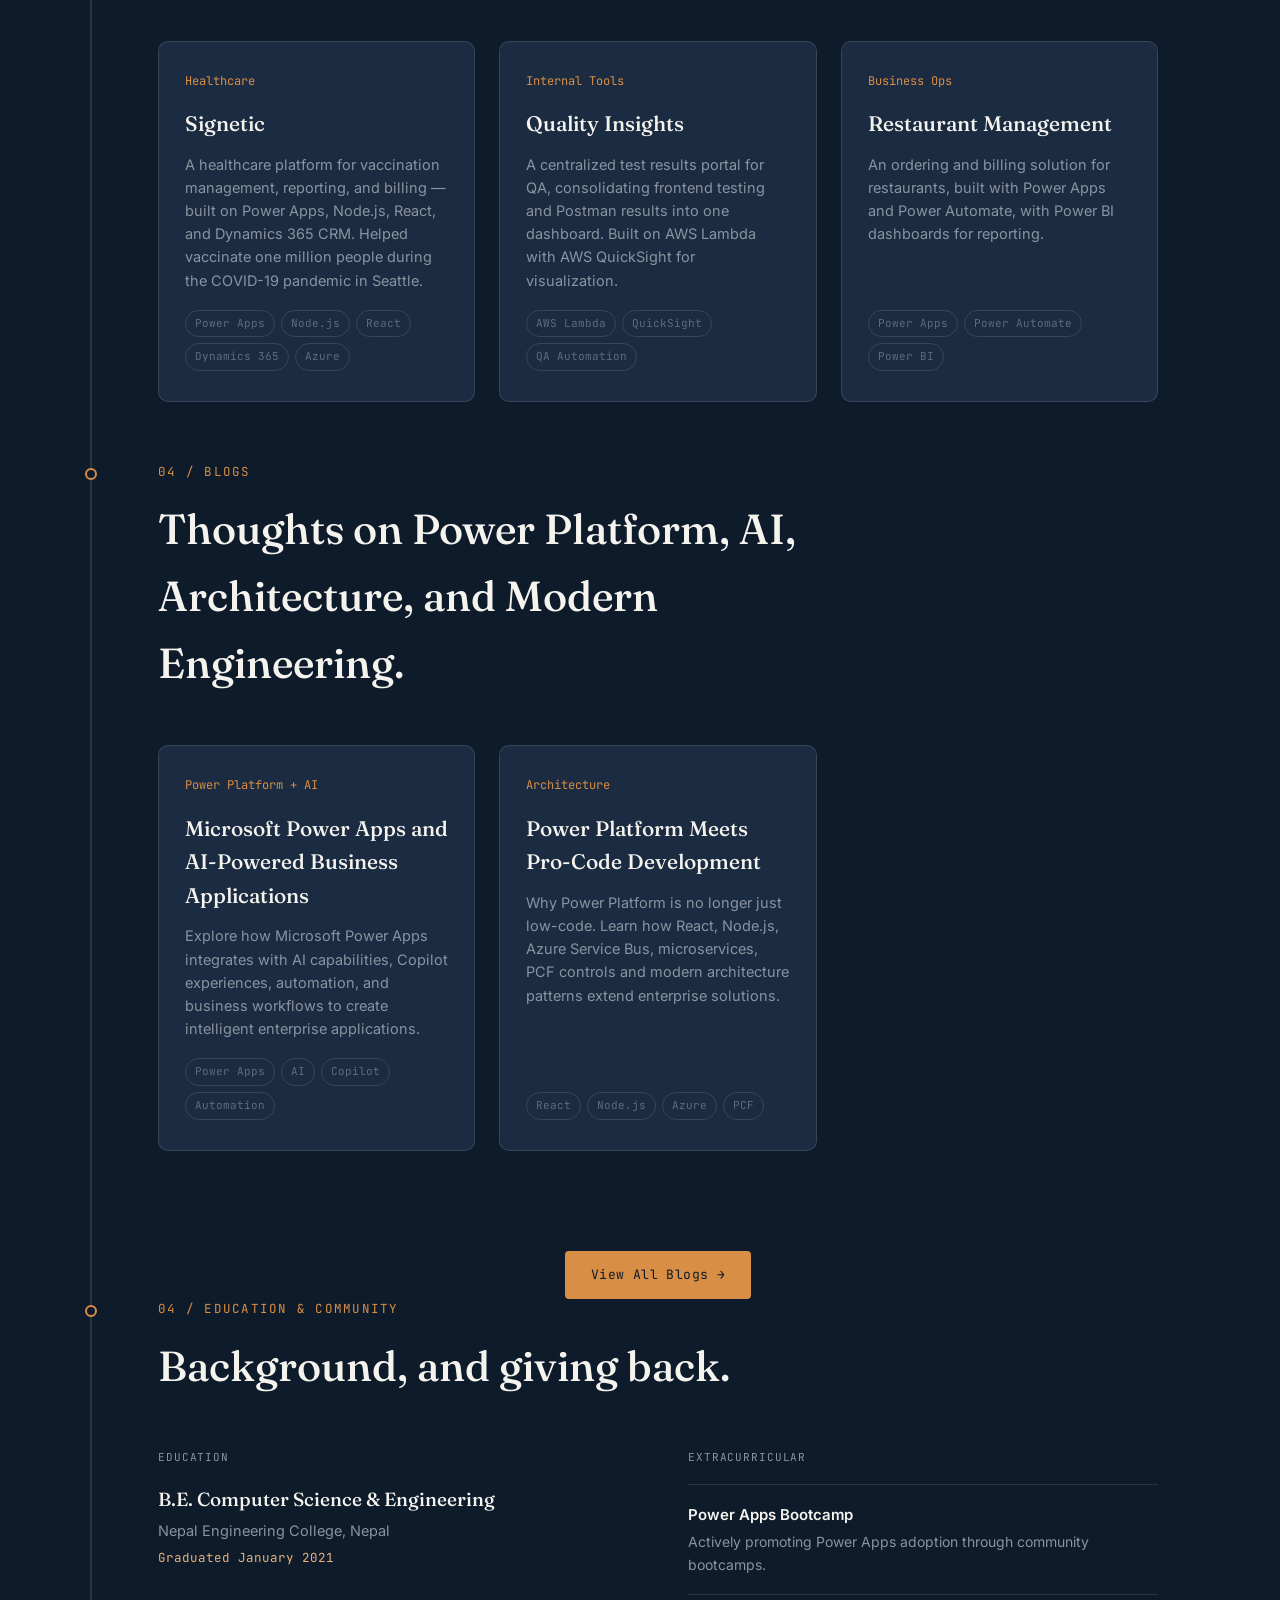
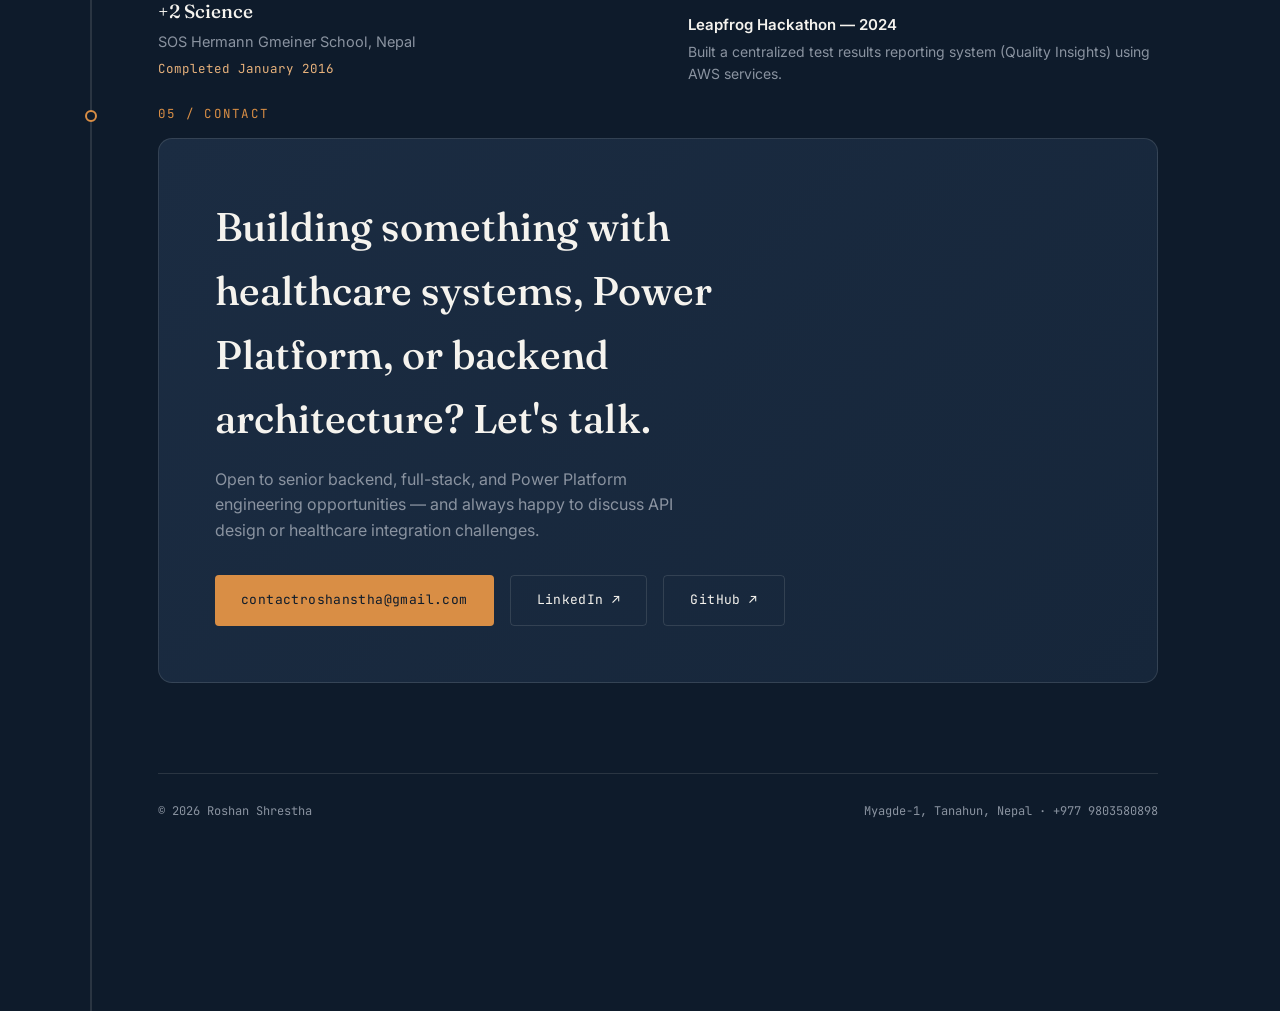
==== commit e81e3c14: "main: blogs added" ====
--- a/index.html
+++ b/index.html
@@ -14,764 +14,7 @@
       href="https://fonts.googleapis.com/css2?family=Fraunces:ital,opsz,wght@0,9..144,300;0,9..144,500;0,9..144,600;1,9..144,500&family=Inter:wght@400;500;600;700&family=JetBrains+Mono:wght@400;500&display=swap"
       rel="stylesheet"
     />
-    <style>
-      :root {
-        --ink: #0e1b2b;
-        --ink-soft: #16263a;
-        --surface: #1b2c42;
-        --paper: #f5f3ee;
-        --paper-dim: #e7e3d9;
-        --copper: #d98e45;
-        --copper-soft: #e8b27c;
-        --slate: #5c6b80;
-        --muted: #8a93a0;
-        --line: rgba(245, 243, 238, 0.12);
-
-        --font-display: "Fraunces", serif;
-        --font-body: "Inter", system-ui, sans-serif;
-        --font-mono: "JetBrains Mono", monospace;
-
-        --maxw: 1100px;
-      }
-
-      * {
-        margin: 0;
-        padding: 0;
-        box-sizing: border-box;
-      }
-
-      html {
-        scroll-behavior: smooth;
-      }
-
-      @media (prefers-reduced-motion: reduce) {
-        html {
-          scroll-behavior: auto;
-        }
-        * {
-          animation-duration: 0.01ms !important;
-          animation-iteration-count: 1 !important;
-          transition-duration: 0.01ms !important;
-          scroll-behavior: auto !important;
-        }
-      }
-
-      body {
-        background: var(--ink);
-        color: var(--paper);
-        font-family: var(--font-body);
-        line-height: 1.6;
-        -webkit-font-smoothing: antialiased;
-        overflow-x: hidden;
-      }
-
-      a {
-        color: inherit;
-        text-decoration: none;
-      }
-
-      ::selection {
-        background: var(--copper);
-        color: var(--ink);
-      }
-
-      :focus-visible {
-        outline: 2px solid var(--copper);
-        outline-offset: 3px;
-        border-radius: 2px;
-      }
-
-      /* ---------- layout shell ---------- */
-      .wrap {
-        max-width: var(--maxw);
-        margin: 0 auto;
-        padding: 0 32px;
-        position: relative;
-      }
-
-      section {
-        position: relative;
-        padding: 120px 0 0;
-      }
-      section:first-of-type {
-        padding-top: 0;
-      }
-      section:last-of-type {
-        padding-bottom: 140px;
-      }
-
-      /* trace line signature element */
-      .trace-rail {
-        position: absolute;
-        left: 0;
-        top: 0;
-        width: 2px;
-        height: 100%;
-        background: var(--line);
-        z-index: 0;
-      }
-      .trace-rail::after {
-        content: "";
-        position: absolute;
-        left: -2px;
-        top: 0;
-        width: 6px;
-        height: 90px;
-        background: linear-gradient(
-          to bottom,
-          transparent,
-          var(--copper) 50%,
-          transparent
-        );
-        opacity: 0;
-        filter: blur(1px);
-        animation: pulse-travel 7s ease-in-out infinite;
-      }
-      @keyframes pulse-travel {
-        0% {
-          top: -90px;
-          opacity: 0;
-        }
-        8% {
-          opacity: 0.9;
-        }
-        45% {
-          opacity: 0.9;
-        }
-        55% {
-          opacity: 0;
-        }
-        100% {
-          top: -90px;
-          opacity: 0;
-        }
-      }
-
-      .node-dot {
-        position: absolute;
-        left: -5px;
-        top: 6px;
-        width: 12px;
-        height: 12px;
-        border-radius: 50%;
-        background: var(--ink);
-        border: 2px solid var(--copper);
-        z-index: 2;
-      }
-
-      .section-inner {
-        padding-left: 36px;
-      }
-
-      /* ---------- nav ---------- */
-      header.site-nav {
-        position: fixed;
-        top: 0;
-        left: 0;
-        right: 0;
-        z-index: 50;
-        background: rgba(14, 27, 43, 0.82);
-        backdrop-filter: blur(10px);
-        border-bottom: 1px solid var(--line);
-      }
-      .nav-inner {
-        max-width: var(--maxw);
-        margin: 0 auto;
-        padding: 18px 32px;
-        display: flex;
-        justify-content: space-between;
-        align-items: center;
-      }
-      .nav-mark {
-        font-family: var(--font-mono);
-        font-size: 13px;
-        letter-spacing: 0.06em;
-        color: var(--copper-soft);
-      }
-      .nav-links {
-        display: flex;
-        gap: 32px;
-        font-family: var(--font-mono);
-        font-size: 12.5px;
-        letter-spacing: 0.04em;
-        text-transform: uppercase;
-      }
-      .nav-links a {
-        color: var(--muted);
-        transition: color 0.2s ease;
-        position: relative;
-      }
-      .nav-links a:hover {
-        color: var(--paper);
-      }
-      .nav-toggle {
-        display: none;
-      }
-
-      /* ---------- hero ---------- */
-      .hero {
-        min-height: 100vh;
-        display: flex;
-        flex-direction: column;
-        justify-content: center;
-        padding-top: 110px;
-        padding-bottom: 80px;
-      }
-
-      .eyebrow {
-        font-family: var(--font-mono);
-        font-size: 13px;
-        letter-spacing: 0.12em;
-        text-transform: uppercase;
-        color: var(--copper);
-        display: flex;
-        align-items: center;
-        gap: 10px;
-        margin-bottom: 28px;
-        opacity: 0;
-        animation: rise 0.8s ease 0.1s forwards;
-      }
-      .eyebrow::before {
-        content: "";
-        width: 7px;
-        height: 7px;
-        border-radius: 50%;
-        background: var(--copper);
-        box-shadow: 0 0 0 4px rgba(217, 142, 69, 0.18);
-      }
-
-      h1.hero-name {
-        font-family: var(--font-display);
-        font-weight: 500;
-        font-size: clamp(48px, 8vw, 92px);
-        line-height: 1.02;
-        letter-spacing: -0.01em;
-        color: var(--paper);
-        opacity: 0;
-        animation: rise 0.9s ease 0.25s forwards;
-      }
-      h1.hero-name em {
-        font-style: italic;
-        color: var(--copper-soft);
-        font-weight: 500;
-      }
-
-      .hero-role {
-        font-family: var(--font-body);
-        font-weight: 500;
-        font-size: clamp(18px, 2.4vw, 24px);
-        color: var(--slate);
-        margin-top: 18px;
-        max-width: 620px;
-        opacity: 0;
-        animation: rise 0.9s ease 0.4s forwards;
-      }
-      .hero-role strong {
-        color: var(--paper);
-        font-weight: 600;
-      }
-
-      .hero-desc {
-        margin-top: 24px;
-        max-width: 560px;
-        color: var(--muted);
-        font-size: 16px;
-        opacity: 0;
-        animation: rise 0.9s ease 0.55s forwards;
-      }
-
-      .hero-actions {
-        margin-top: 40px;
-        display: flex;
-        gap: 16px;
-        flex-wrap: wrap;
-        opacity: 0;
-        animation: rise 0.9s ease 0.7s forwards;
-      }
-
-      @keyframes rise {
-        from {
-          opacity: 0;
-          transform: translateY(16px);
-        }
-        to {
-          opacity: 1;
-          transform: translateY(0);
-        }
-      }
-
-      .btn {
-        font-family: var(--font-mono);
-        font-size: 13px;
-        letter-spacing: 0.03em;
-        padding: 14px 26px;
-        border-radius: 4px;
-        display: inline-flex;
-        align-items: center;
-        gap: 8px;
-        transition:
-          transform 0.25s ease,
-          background 0.25s ease,
-          border-color 0.25s ease;
-      }
-      .btn-primary {
-        background: var(--copper);
-        color: var(--ink);
-      }
-      .btn-primary:hover {
-        background: var(--copper-soft);
-        transform: translateY(-2px);
-      }
-      .btn-ghost {
-        border: 1px solid var(--line);
-        color: var(--paper);
-      }
-      .btn-ghost:hover {
-        border-color: var(--copper);
-        color: var(--copper-soft);
-        transform: translateY(-2px);
-      }
-
-      .hero-meta {
-        margin-top: 64px;
-        display: flex;
-        gap: 48px;
-        flex-wrap: wrap;
-        opacity: 0;
-        animation: rise 0.9s ease 0.85s forwards;
-      }
-      .meta-item {
-        font-family: var(--font-mono);
-      }
-      .meta-num {
-        font-family: var(--font-display);
-        font-size: 34px;
-        color: var(--paper);
-        font-weight: 500;
-      }
-      .meta-label {
-        font-size: 11.5px;
-        color: var(--muted);
-        text-transform: uppercase;
-        letter-spacing: 0.08em;
-        margin-top: 4px;
-      }
-
-      /* ---------- section headings ---------- */
-      .section-tag {
-        font-family: var(--font-mono);
-        font-size: 12.5px;
-        letter-spacing: 0.1em;
-        text-transform: uppercase;
-        color: var(--copper);
-        margin-bottom: 14px;
-      }
-      h2.section-title {
-        font-family: var(--font-display);
-        font-weight: 500;
-        font-size: clamp(30px, 4vw, 42px);
-        color: var(--paper);
-        margin-bottom: 48px;
-        max-width: 640px;
-      }
-
-      /* ---------- about ---------- */
-      .about-grid {
-        display: grid;
-        grid-template-columns: 1.3fr 1fr;
-        gap: 60px;
-        align-items: start;
-        padding-bottom: 60px;
-      }
-      .about-text p {
-        color: var(--paper-dim);
-        font-size: 16.5px;
-        margin-bottom: 18px;
-        max-width: 560px;
-      }
-      .about-text p:last-child {
-        margin-bottom: 0;
-      }
-
-      .stack-panel {
-        background: var(--surface);
-        border: 1px solid var(--line);
-        border-radius: 10px;
-        padding: 28px;
-      }
-      .stack-group {
-        margin-bottom: 22px;
-      }
-      .stack-group:last-child {
-        margin-bottom: 0;
-      }
-      .stack-group-label {
-        font-family: var(--font-mono);
-        font-size: 11px;
-        letter-spacing: 0.08em;
-        text-transform: uppercase;
-        color: var(--muted);
-        margin-bottom: 10px;
-      }
-      .pill-row {
-        display: flex;
-        flex-wrap: wrap;
-        gap: 8px;
-      }
-      .pill {
-        font-family: var(--font-mono);
-        font-size: 12.5px;
-        padding: 6px 12px;
-        border-radius: 20px;
-        border: 1px solid var(--line);
-        color: var(--paper-dim);
-        background: rgba(245, 243, 238, 0.03);
-      }
-      .pill.accent {
-        border-color: rgba(217, 142, 69, 0.4);
-        color: var(--copper-soft);
-      }
-
-      /* ---------- experience ---------- */
-      .job {
-        border-top: 1px solid var(--line);
-        padding: 36px 0;
-        display: grid;
-        grid-template-columns: 230px 1fr;
-        gap: 36px;
-      }
-      .job:first-of-type {
-        border-top: none;
-        padding-top: 0;
-      }
-
-      .job-period {
-        font-family: var(--font-mono);
-        font-size: 13px;
-        color: var(--muted);
-        line-height: 1.7;
-      }
-      .job-period .current-dot {
-        display: inline-block;
-        width: 6px;
-        height: 6px;
-        border-radius: 50%;
-        background: var(--copper);
-        margin-right: 6px;
-        box-shadow: 0 0 0 3px rgba(217, 142, 69, 0.2);
-      }
-
-      .job-title {
-        font-family: var(--font-display);
-        font-size: 23px;
-        font-weight: 500;
-        color: var(--paper);
-      }
-      .job-company {
-        font-size: 14.5px;
-        color: var(--copper-soft);
-        margin-top: 4px;
-        margin-bottom: 18px;
-      }
-      .job-points {
-        list-style: none;
-      }
-      .job-points li {
-        position: relative;
-        padding-left: 20px;
-        color: var(--paper-dim);
-        font-size: 15px;
-        margin-bottom: 12px;
-      }
-      .job-points li:last-child {
-        margin-bottom: 0;
-      }
-      .job-points li::before {
-        content: "";
-        position: absolute;
-        left: 0;
-        top: 9px;
-        width: 8px;
-        height: 1.5px;
-        background: var(--copper);
-      }
-      .job-points strong {
-        color: var(--paper);
-        font-weight: 600;
-      }
-
-      .job-empty-points {
-        color: var(--muted);
-        font-size: 14.5px;
-        font-style: italic;
-      }
-
-      /* ---------- projects ---------- */
-      .project-grid {
-        display: grid;
-        grid-template-columns: repeat(3, 1fr);
-        gap: 24px;
-        padding-bottom: 60px;
-      }
-      .project-card {
-        background: var(--surface);
-        border: 1px solid var(--line);
-        border-radius: 10px;
-        padding: 30px 26px;
-        transition:
-          transform 0.3s ease,
-          border-color 0.3s ease;
-        display: flex;
-        flex-direction: column;
-      }
-      .project-card:hover {
-        transform: translateY(-4px);
-        border-color: rgba(217, 142, 69, 0.4);
-      }
-      .project-index {
-        font-family: var(--font-mono);
-        font-size: 12px;
-        color: var(--copper);
-        margin-bottom: 16px;
-      }
-      .project-title {
-        font-family: var(--font-display);
-        font-size: 21px;
-        font-weight: 500;
-        color: var(--paper);
-        margin-bottom: 12px;
-      }
-      .project-desc {
-        color: var(--muted);
-        font-size: 14.5px;
-        flex-grow: 1;
-        margin-bottom: 18px;
-      }
-      .project-tags {
-        display: flex;
-        flex-wrap: wrap;
-        gap: 6px;
-      }
-      .tag {
-        font-family: var(--font-mono);
-        font-size: 11px;
-        color: var(--slate);
-        padding: 4px 9px;
-        border: 1px solid var(--line);
-        border-radius: 14px;
-      }
-
-      /* ---------- education + extracurricular ---------- */
-      .two-col {
-        display: grid;
-        grid-template-columns: 1fr 1fr;
-        gap: 60px;
-      }
-      .edu-item {
-        margin-bottom: 28px;
-      }
-      .edu-item:last-child {
-        margin-bottom: 0;
-      }
-      .edu-degree {
-        font-family: var(--font-display);
-        font-size: 19px;
-        color: var(--paper);
-        font-weight: 500;
-      }
-      .edu-school {
-        font-size: 14.5px;
-        color: var(--muted);
-        margin-top: 4px;
-      }
-      .edu-date {
-        font-family: var(--font-mono);
-        font-size: 12.5px;
-        color: var(--copper-soft);
-        margin-top: 6px;
-      }
-
-      .activity-item {
-        border-top: 1px solid var(--line);
-        padding: 18px 0;
-      }
-      .activity-item:first-child {
-        border-top: none;
-        padding-top: 0;
-      }
-      .activity-title {
-        font-weight: 600;
-        color: var(--paper);
-        font-size: 15px;
-        margin-bottom: 4px;
-      }
-      .activity-desc {
-        color: var(--muted);
-        font-size: 14px;
-      }
-
-      /* ---------- contact / footer ---------- */
-      .contact-panel {
-        background: linear-gradient(135deg, var(--surface), var(--ink-soft));
-        border: 1px solid var(--line);
-        border-radius: 14px;
-        padding: 56px;
-        text-align: left;
-      }
-      .contact-panel h2 {
-        font-family: var(--font-display);
-        font-size: clamp(28px, 4vw, 40px);
-        font-weight: 500;
-        color: var(--paper);
-        margin-bottom: 16px;
-        max-width: 520px;
-      }
-      .contact-panel p {
-        color: var(--muted);
-        max-width: 480px;
-        margin-bottom: 32px;
-      }
-      .contact-links {
-        display: flex;
-        gap: 16px;
-        flex-wrap: wrap;
-      }
-
-      footer {
-        margin-top: 90px;
-        padding: 28px 0 50px;
-        display: flex;
-        justify-content: space-between;
-        align-items: center;
-        border-top: 1px solid var(--line);
-        font-family: var(--font-mono);
-        font-size: 12px;
-        color: var(--muted);
-        flex-wrap: wrap;
-        gap: 12px;
-      }
-
-      /* ---------- reveal on scroll ---------- */
-      .reveal {
-        opacity: 0;
-        transform: translateY(24px);
-        transition:
-          opacity 0.7s ease,
-          transform 0.7s ease;
-      }
-      .reveal.in {
-        opacity: 1;
-        transform: translateY(0);
-      }
-
-      /* ---------- responsive ---------- */
-      @media (max-width: 880px) {
-        .about-grid,
-        .two-col {
-          grid-template-columns: 1fr;
-          gap: 40px;
-        }
-        .project-grid {
-          grid-template-columns: 1fr 1fr;
-          gap: 18px;
-        }
-        .job {
-          grid-template-columns: 1fr;
-          gap: 10px;
-        }
-        .contact-panel {
-          padding: 40px 28px;
-        }
-      }
-
-      @media (max-width: 680px) {
-        .wrap {
-          padding: 0 20px;
-        }
-        section {
-          padding-top: 90px;
-        }
-        .section-inner {
-          padding-left: 26px;
-        }
-        .nav-links {
-          position: fixed;
-          top: 64px;
-          left: 0;
-          right: 0;
-          background: var(--ink);
-          flex-direction: column;
-          gap: 0;
-          padding: 8px 20px 20px;
-          border-bottom: 1px solid var(--line);
-          transform: translateY(-110%);
-          transition: transform 0.3s ease;
-          z-index: 60;
-        }
-        .nav-links.open {
-          transform: translateY(0);
-        }
-        .nav-links a {
-          padding: 14px 0;
-          border-bottom: 1px solid var(--line);
-        }
-        .nav-toggle {
-          display: flex;
-          flex-direction: column;
-          gap: 5px;
-          background: none;
-          border: none;
-          cursor: pointer;
-          padding: 6px;
-          position: relative;
-          z-index: 61;
-        }
-        .nav-toggle span {
-          width: 22px;
-          height: 1.5px;
-          background: var(--paper);
-          transition:
-            transform 0.25s ease,
-            opacity 0.25s ease;
-        }
-        .nav-toggle.open span:nth-child(1) {
-          transform: translateY(6.5px) rotate(45deg);
-        }
-        .nav-toggle.open span:nth-child(2) {
-          opacity: 0;
-        }
-        .nav-toggle.open span:nth-child(3) {
-          transform: translateY(-6.5px) rotate(-45deg);
-        }
-
-        .hero-meta {
-          gap: 32px;
-        }
-        .project-grid {
-          grid-template-columns: 1fr;
-        }
-        .hero-actions {
-          flex-direction: column;
-          align-items: flex-start;
-        }
-        .btn {
-          width: 100%;
-          justify-content: center;
-        }
-        .contact-links {
-          flex-direction: column;
-        }
-        .contact-links .btn {
-          width: 100%;
-        }
-      }
-
-      @media (max-width: 420px) {
-        h1.hero-name {
-          font-size: clamp(38px, 11vw, 56px);
-        }
-      }
-    </style>
+    <link rel="stylesheet" href="style.css" />
   </head>
   <body>
     <header class="site-nav">
@@ -781,6 +24,7 @@
           <a href="#about">About</a>
           <a href="#experience">Experience</a>
           <a href="#projects">Projects</a>
+          <a href="#blogs">Blogs</a>
           <a href="#education">Education</a>
           <a href="#contact">Contact</a>
         </nav>
@@ -1066,6 +310,73 @@
               <span class="tag">Power BI</span>
             </div>
           </div>
+        </div>
+      </div>
+    </section>
+
+    <!-- BLOGS -->
+    <section id="blogs" class="wrap">
+      <div class="trace-rail"></div>
+      <div class="node-dot"></div>
+
+      <div class="section-inner">
+        <div class="section-tag">04 / Blogs</div>
+
+        <h2 class="section-title">
+          Thoughts on Power Platform, AI, Architecture, and Modern Engineering.
+        </h2>
+
+        <div class="project-grid reveal">
+          <a href="blogs/contents/blog-powerapps-ai.html" class="project-card">
+            <div class="project-index">Power Platform + AI</div>
+
+            <div class="project-title">
+              Microsoft Power Apps and AI-Powered Business Applications
+            </div>
+
+            <p class="project-desc">
+              Explore how Microsoft Power Apps integrates with AI capabilities,
+              Copilot experiences, automation, and business workflows to create
+              intelligent enterprise applications.
+            </p>
+
+            <div class="project-tags">
+              <span class="tag">Power Apps</span>
+              <span class="tag">AI</span>
+              <span class="tag">Copilot</span>
+              <span class="tag">Automation</span>
+            </div>
+          </a>
+
+          <a
+            href="blogs/contents/blog-powerplatform-procode.html"
+            class="project-card"
+          >
+            <div class="project-index">Architecture</div>
+
+            <div class="project-title">
+              Power Platform Meets Pro-Code Development
+            </div>
+
+            <p class="project-desc">
+              Why Power Platform is no longer just low-code. Learn how React,
+              Node.js, Azure Service Bus, microservices, PCF controls and modern
+              architecture patterns extend enterprise solutions.
+            </p>
+
+            <div class="project-tags">
+              <span class="tag">React</span>
+              <span class="tag">Node.js</span>
+              <span class="tag">Azure</span>
+              <span class="tag">PCF</span>
+            </div>
+          </a>
+        </div>
+
+        <div style="margin-top: 40px; text-align: center">
+          <a href="blogs/index.html" class="btn btn-primary">
+            View All Blogs →
+          </a>
         </div>
       </div>
     </section>
@@ -1162,37 +473,6 @@
       </div>
     </section>
 
-    <script>
-      // mobile nav toggle
-      const navToggle = document.getElementById("navToggle");
-      const navLinks = document.getElementById("navLinks");
-      navToggle.addEventListener("click", () => {
-        const open = navLinks.classList.toggle("open");
-        navToggle.classList.toggle("open", open);
-        navToggle.setAttribute("aria-expanded", open);
-      });
-      navLinks.querySelectorAll("a").forEach((a) =>
-        a.addEventListener("click", () => {
-          navLinks.classList.remove("open");
-          navToggle.classList.remove("open");
-          navToggle.setAttribute("aria-expanded", false);
-        }),
-      );
-
-      // scroll reveal
-      const revealEls = document.querySelectorAll(".reveal");
-      const io = new IntersectionObserver(
-        (entries) => {
-          entries.forEach((entry) => {
-            if (entry.isIntersecting) {
-              entry.target.classList.add("in");
-              io.unobserve(entry.target);
-            }
-          });
-        },
-        { threshold: 0.12 },
-      );
-      revealEls.forEach((el) => io.observe(el));
-    </script>
+    <script src="script.js"></script>
   </body>
 </html>
--- a/style.css
+++ b/style.css
@@ -0,0 +1,826 @@
+:root {
+  --ink: #0e1b2b;
+  --ink-soft: #16263a;
+  --surface: #1b2c42;
+  --paper: #f5f3ee;
+  --paper-dim: #e7e3d9;
+  --copper: #d98e45;
+  --copper-soft: #e8b27c;
+  --slate: #5c6b80;
+  --muted: #8a93a0;
+  --line: rgba(245, 243, 238, 0.12);
+
+  --font-display: "Fraunces", serif;
+  --font-body: "Inter", system-ui, sans-serif;
+  --font-mono: "JetBrains Mono", monospace;
+
+  --maxw: 1100px;
+}
+
+* {
+  margin: 0;
+  padding: 0;
+  box-sizing: border-box;
+}
+
+html {
+  scroll-behavior: smooth;
+}
+
+@media (prefers-reduced-motion: reduce) {
+  html {
+    scroll-behavior: auto;
+  }
+  * {
+    animation-duration: 0.01ms !important;
+    animation-iteration-count: 1 !important;
+    transition-duration: 0.01ms !important;
+    scroll-behavior: auto !important;
+  }
+}
+
+body {
+  background: var(--ink);
+  color: var(--paper);
+  font-family: var(--font-body);
+  line-height: 1.6;
+  -webkit-font-smoothing: antialiased;
+  overflow-x: hidden;
+}
+
+a {
+  color: inherit;
+  text-decoration: none;
+}
+
+::selection {
+  background: var(--copper);
+  color: var(--ink);
+}
+
+:focus-visible {
+  outline: 2px solid var(--copper);
+  outline-offset: 3px;
+  border-radius: 2px;
+}
+
+/* ---------- layout shell ---------- */
+.wrap {
+  max-width: var(--maxw);
+  margin: 0 auto;
+  padding: 0 32px;
+  position: relative;
+}
+
+section {
+  position: relative;
+  padding: 120px 0 0;
+}
+section:first-of-type {
+  padding-top: 0;
+}
+section:last-of-type {
+  padding-bottom: 140px;
+}
+
+/* trace line signature element */
+.trace-rail {
+  position: absolute;
+  left: 0;
+  top: 0;
+  width: 2px;
+  height: 100%;
+  background: var(--line);
+  z-index: 0;
+}
+.trace-rail::after {
+  content: "";
+  position: absolute;
+  left: -2px;
+  top: 0;
+  width: 6px;
+  height: 90px;
+  background: linear-gradient(
+    to bottom,
+    transparent,
+    var(--copper) 50%,
+    transparent
+  );
+  opacity: 0;
+  filter: blur(1px);
+  animation: pulse-travel 7s ease-in-out infinite;
+}
+@keyframes pulse-travel {
+  0% {
+    top: -90px;
+    opacity: 0;
+  }
+  8% {
+    opacity: 0.9;
+  }
+  45% {
+    opacity: 0.9;
+  }
+  55% {
+    opacity: 0;
+  }
+  100% {
+    top: -90px;
+    opacity: 0;
+  }
+}
+
+.node-dot {
+  position: absolute;
+  left: -5px;
+  top: 6px;
+  width: 12px;
+  height: 12px;
+  border-radius: 50%;
+  background: var(--ink);
+  border: 2px solid var(--copper);
+  z-index: 2;
+}
+
+.section-inner {
+  padding-left: 36px;
+}
+
+/* ---------- nav ---------- */
+header.site-nav {
+  position: fixed;
+  top: 0;
+  left: 0;
+  right: 0;
+  z-index: 50;
+  background: rgba(14, 27, 43, 0.82);
+  backdrop-filter: blur(10px);
+  border-bottom: 1px solid var(--line);
+}
+.nav-inner {
+  max-width: var(--maxw);
+  margin: 0 auto;
+  padding: 18px 32px;
+  display: flex;
+  justify-content: space-between;
+  align-items: center;
+}
+.nav-mark {
+  font-family: var(--font-mono);
+  font-size: 13px;
+  letter-spacing: 0.06em;
+  color: var(--copper-soft);
+}
+.nav-links {
+  display: flex;
+  gap: 32px;
+  font-family: var(--font-mono);
+  font-size: 12.5px;
+  letter-spacing: 0.04em;
+  text-transform: uppercase;
+}
+.nav-links a {
+  color: var(--muted);
+  transition: color 0.2s ease;
+  position: relative;
+}
+.nav-links a:hover {
+  color: var(--paper);
+}
+.nav-toggle {
+  display: none;
+}
+
+/* ---------- hero ---------- */
+.hero {
+  min-height: 100vh;
+  display: flex;
+  flex-direction: column;
+  justify-content: center;
+  padding-top: 110px;
+  padding-bottom: 80px;
+}
+
+.eyebrow {
+  font-family: var(--font-mono);
+  font-size: 13px;
+  letter-spacing: 0.12em;
+  text-transform: uppercase;
+  color: var(--copper);
+  display: flex;
+  align-items: center;
+  gap: 10px;
+  margin-bottom: 28px;
+  opacity: 0;
+  animation: rise 0.8s ease 0.1s forwards;
+}
+.eyebrow::before {
+  content: "";
+  width: 7px;
+  height: 7px;
+  border-radius: 50%;
+  background: var(--copper);
+  box-shadow: 0 0 0 4px rgba(217, 142, 69, 0.18);
+}
+
+h1.hero-name {
+  font-family: var(--font-display);
+  font-weight: 500;
+  font-size: clamp(48px, 8vw, 92px);
+  line-height: 1.02;
+  letter-spacing: -0.01em;
+  color: var(--paper);
+  opacity: 0;
+  animation: rise 0.9s ease 0.25s forwards;
+}
+h1.hero-name em {
+  font-style: italic;
+  color: var(--copper-soft);
+  font-weight: 500;
+}
+
+.hero-role {
+  font-family: var(--font-body);
+  font-weight: 500;
+  font-size: clamp(18px, 2.4vw, 24px);
+  color: var(--slate);
+  margin-top: 18px;
+  max-width: 620px;
+  opacity: 0;
+  animation: rise 0.9s ease 0.4s forwards;
+}
+.hero-role strong {
+  color: var(--paper);
+  font-weight: 600;
+}
+
+.hero-desc {
+  margin-top: 24px;
+  max-width: 560px;
+  color: var(--muted);
+  font-size: 16px;
+  opacity: 0;
+  animation: rise 0.9s ease 0.55s forwards;
+}
+
+.hero-actions {
+  margin-top: 40px;
+  display: flex;
+  gap: 16px;
+  flex-wrap: wrap;
+  opacity: 0;
+  animation: rise 0.9s ease 0.7s forwards;
+}
+
+@keyframes rise {
+  from {
+    opacity: 0;
+    transform: translateY(16px);
+  }
+  to {
+    opacity: 1;
+    transform: translateY(0);
+  }
+}
+
+.btn {
+  font-family: var(--font-mono);
+  font-size: 13px;
+  letter-spacing: 0.03em;
+  padding: 14px 26px;
+  border-radius: 4px;
+  display: inline-flex;
+  align-items: center;
+  gap: 8px;
+  transition:
+    transform 0.25s ease,
+    background 0.25s ease,
+    border-color 0.25s ease;
+}
+.btn-primary {
+  background: var(--copper);
+  color: var(--ink);
+}
+.btn-primary:hover {
+  background: var(--copper-soft);
+  transform: translateY(-2px);
+}
+.btn-ghost {
+  border: 1px solid var(--line);
+  color: var(--paper);
+}
+.btn-ghost:hover {
+  border-color: var(--copper);
+  color: var(--copper-soft);
+  transform: translateY(-2px);
+}
+
+.hero-meta {
+  margin-top: 64px;
+  display: flex;
+  gap: 48px;
+  flex-wrap: wrap;
+  opacity: 0;
+  animation: rise 0.9s ease 0.85s forwards;
+}
+.meta-item {
+  font-family: var(--font-mono);
+}
+.meta-num {
+  font-family: var(--font-display);
+  font-size: 34px;
+  color: var(--paper);
+  font-weight: 500;
+}
+.meta-label {
+  font-size: 11.5px;
+  color: var(--muted);
+  text-transform: uppercase;
+  letter-spacing: 0.08em;
+  margin-top: 4px;
+}
+
+/* ---------- section headings ---------- */
+.section-tag {
+  font-family: var(--font-mono);
+  font-size: 12.5px;
+  letter-spacing: 0.1em;
+  text-transform: uppercase;
+  color: var(--copper);
+  margin-bottom: 14px;
+}
+h2.section-title {
+  font-family: var(--font-display);
+  font-weight: 500;
+  font-size: clamp(30px, 4vw, 42px);
+  color: var(--paper);
+  margin-bottom: 48px;
+  max-width: 640px;
+}
+
+/* ---------- about ---------- */
+.about-grid {
+  display: grid;
+  grid-template-columns: 1.3fr 1fr;
+  gap: 60px;
+  align-items: start;
+  padding-bottom: 60px;
+}
+.about-text p {
+  color: var(--paper-dim);
+  font-size: 16.5px;
+  margin-bottom: 18px;
+  max-width: 560px;
+}
+.about-text p:last-child {
+  margin-bottom: 0;
+}
+
+.stack-panel {
+  background: var(--surface);
+  border: 1px solid var(--line);
+  border-radius: 10px;
+  padding: 28px;
+}
+.stack-group {
+  margin-bottom: 22px;
+}
+.stack-group:last-child {
+  margin-bottom: 0;
+}
+.stack-group-label {
+  font-family: var(--font-mono);
+  font-size: 11px;
+  letter-spacing: 0.08em;
+  text-transform: uppercase;
+  color: var(--muted);
+  margin-bottom: 10px;
+}
+.pill-row {
+  display: flex;
+  flex-wrap: wrap;
+  gap: 8px;
+}
+.pill {
+  font-family: var(--font-mono);
+  font-size: 12.5px;
+  padding: 6px 12px;
+  border-radius: 20px;
+  border: 1px solid var(--line);
+  color: var(--paper-dim);
+  background: rgba(245, 243, 238, 0.03);
+}
+.pill.accent {
+  border-color: rgba(217, 142, 69, 0.4);
+  color: var(--copper-soft);
+}
+
+/* ---------- experience ---------- */
+.job {
+  border-top: 1px solid var(--line);
+  padding: 36px 0;
+  display: grid;
+  grid-template-columns: 230px 1fr;
+  gap: 36px;
+}
+.job:first-of-type {
+  border-top: none;
+  padding-top: 0;
+}
+
+.job-period {
+  font-family: var(--font-mono);
+  font-size: 13px;
+  color: var(--muted);
+  line-height: 1.7;
+}
+.job-period .current-dot {
+  display: inline-block;
+  width: 6px;
+  height: 6px;
+  border-radius: 50%;
+  background: var(--copper);
+  margin-right: 6px;
+  box-shadow: 0 0 0 3px rgba(217, 142, 69, 0.2);
+}
+
+.job-title {
+  font-family: var(--font-display);
+  font-size: 23px;
+  font-weight: 500;
+  color: var(--paper);
+}
+.job-company {
+  font-size: 14.5px;
+  color: var(--copper-soft);
+  margin-top: 4px;
+  margin-bottom: 18px;
+}
+.job-points {
+  list-style: none;
+}
+.job-points li {
+  position: relative;
+  padding-left: 20px;
+  color: var(--paper-dim);
+  font-size: 15px;
+  margin-bottom: 12px;
+}
+.job-points li:last-child {
+  margin-bottom: 0;
+}
+.job-points li::before {
+  content: "";
+  position: absolute;
+  left: 0;
+  top: 9px;
+  width: 8px;
+  height: 1.5px;
+  background: var(--copper);
+}
+.job-points strong {
+  color: var(--paper);
+  font-weight: 600;
+}
+
+.job-empty-points {
+  color: var(--muted);
+  font-size: 14.5px;
+  font-style: italic;
+}
+
+/* ---------- projects ---------- */
+.project-grid {
+  display: grid;
+  grid-template-columns: repeat(3, 1fr);
+  gap: 24px;
+  padding-bottom: 60px;
+}
+.project-card {
+  background: var(--surface);
+  border: 1px solid var(--line);
+  border-radius: 10px;
+  padding: 30px 26px;
+  transition:
+    transform 0.3s ease,
+    border-color 0.3s ease;
+  display: flex;
+  flex-direction: column;
+}
+.project-card:hover {
+  transform: translateY(-4px);
+  border-color: rgba(217, 142, 69, 0.4);
+}
+.project-index {
+  font-family: var(--font-mono);
+  font-size: 12px;
+  color: var(--copper);
+  margin-bottom: 16px;
+}
+.project-title {
+  font-family: var(--font-display);
+  font-size: 21px;
+  font-weight: 500;
+  color: var(--paper);
+  margin-bottom: 12px;
+}
+.project-desc {
+  color: var(--muted);
+  font-size: 14.5px;
+  flex-grow: 1;
+  margin-bottom: 18px;
+}
+.project-tags {
+  display: flex;
+  flex-wrap: wrap;
+  gap: 6px;
+}
+.tag {
+  font-family: var(--font-mono);
+  font-size: 11px;
+  color: var(--slate);
+  padding: 4px 9px;
+  border: 1px solid var(--line);
+  border-radius: 14px;
+}
+
+/* ---------- education + extracurricular ---------- */
+.two-col {
+  display: grid;
+  grid-template-columns: 1fr 1fr;
+  gap: 60px;
+}
+.edu-item {
+  margin-bottom: 28px;
+}
+.edu-item:last-child {
+  margin-bottom: 0;
+}
+.edu-degree {
+  font-family: var(--font-display);
+  font-size: 19px;
+  color: var(--paper);
+  font-weight: 500;
+}
+.edu-school {
+  font-size: 14.5px;
+  color: var(--muted);
+  margin-top: 4px;
+}
+.edu-date {
+  font-family: var(--font-mono);
+  font-size: 12.5px;
+  color: var(--copper-soft);
+  margin-top: 6px;
+}
+
+.activity-item {
+  border-top: 1px solid var(--line);
+  padding: 18px 0;
+}
+.activity-item:first-child {
+  border-top: none;
+  padding-top: 0;
+}
+.activity-title {
+  font-weight: 600;
+  color: var(--paper);
+  font-size: 15px;
+  margin-bottom: 4px;
+}
+.activity-desc {
+  color: var(--muted);
+  font-size: 14px;
+}
+
+/* ---------- contact / footer ---------- */
+.contact-panel {
+  background: linear-gradient(135deg, var(--surface), var(--ink-soft));
+  border: 1px solid var(--line);
+  border-radius: 14px;
+  padding: 56px;
+  text-align: left;
+}
+.contact-panel h2 {
+  font-family: var(--font-display);
+  font-size: clamp(28px, 4vw, 40px);
+  font-weight: 500;
+  color: var(--paper);
+  margin-bottom: 16px;
+  max-width: 520px;
+}
+.contact-panel p {
+  color: var(--muted);
+  max-width: 480px;
+  margin-bottom: 32px;
+}
+.contact-links {
+  display: flex;
+  gap: 16px;
+  flex-wrap: wrap;
+}
+
+footer {
+  margin-top: 90px;
+  padding: 28px 0 50px;
+  display: flex;
+  justify-content: space-between;
+  align-items: center;
+  border-top: 1px solid var(--line);
+  font-family: var(--font-mono);
+  font-size: 12px;
+  color: var(--muted);
+  flex-wrap: wrap;
+  gap: 12px;
+}
+
+/* ---------- reveal on scroll ---------- */
+.reveal {
+  opacity: 0;
+  transform: translateY(24px);
+  transition:
+    opacity 0.7s ease,
+    transform 0.7s ease;
+}
+.reveal.in {
+  opacity: 1;
+  transform: translateY(0);
+}
+
+/* ---------- responsive ---------- */
+@media (max-width: 880px) {
+  .about-grid,
+  .two-col {
+    grid-template-columns: 1fr;
+    gap: 40px;
+  }
+  .project-grid {
+    grid-template-columns: 1fr 1fr;
+    gap: 18px;
+  }
+  .job {
+    grid-template-columns: 1fr;
+    gap: 10px;
+  }
+  .contact-panel {
+    padding: 40px 28px;
+  }
+}
+
+@media (max-width: 680px) {
+  .wrap {
+    padding: 0 20px;
+  }
+  section {
+    padding-top: 90px;
+  }
+  .section-inner {
+    padding-left: 26px;
+  }
+  .nav-links {
+    position: fixed;
+    top: 64px;
+    left: 0;
+    right: 0;
+    background: var(--ink);
+    flex-direction: column;
+    gap: 0;
+    padding: 8px 20px 20px;
+    border-bottom: 1px solid var(--line);
+    transform: translateY(-110%);
+    transition: transform 0.3s ease;
+    z-index: 60;
+  }
+  .nav-links.open {
+    transform: translateY(0);
+  }
+  .nav-links a {
+    padding: 14px 0;
+    border-bottom: 1px solid var(--line);
+  }
+  .nav-toggle {
+    display: flex;
+    flex-direction: column;
+    gap: 5px;
+    background: none;
+    border: none;
+    cursor: pointer;
+    padding: 6px;
+    position: relative;
+    z-index: 61;
+  }
+  .nav-toggle span {
+    width: 22px;
+    height: 1.5px;
+    background: var(--paper);
+    transition:
+      transform 0.25s ease,
+      opacity 0.25s ease;
+  }
+  .nav-toggle.open span:nth-child(1) {
+    transform: translateY(6.5px) rotate(45deg);
+  }
+  .nav-toggle.open span:nth-child(2) {
+    opacity: 0;
+  }
+  .nav-toggle.open span:nth-child(3) {
+    transform: translateY(-6.5px) rotate(-45deg);
+  }
+
+  .hero-meta {
+    gap: 32px;
+  }
+  .project-grid {
+    grid-template-columns: 1fr;
+  }
+  .hero-actions {
+    flex-direction: column;
+    align-items: flex-start;
+  }
+  .btn {
+    width: 100%;
+    justify-content: center;
+  }
+  .contact-links {
+    flex-direction: column;
+  }
+  .contact-links .btn {
+    width: 100%;
+  }
+}
+
+@media (max-width: 420px) {
+  h1.hero-name {
+    font-size: clamp(38px, 11vw, 56px);
+  }
+}
+
+.project-card {
+  text-decoration: none;
+}
+
+.project-card:hover .project-title {
+  color: var(--copper-soft);
+}
+
+.blog-pagination {
+  display: flex;
+  justify-content: center;
+  gap: 10px;
+  margin-top: 40px;
+}
+
+.page-btn {
+  padding: 10px 16px;
+  border: 1px solid var(--line);
+  color: var(--paper);
+  background: transparent;
+  cursor: pointer;
+  border-radius: 4px;
+}
+
+.page-btn:hover {
+  border-color: var(--copper);
+}
+
+.blog-layout {
+  display: grid;
+  gap: 24px;
+}
+
+.blog-header {
+  max-width: 800px;
+  margin: 0 auto 40px;
+}
+
+.blog-content {
+  max-width: 800px;
+  margin: auto;
+}
+
+.blog-content h2 {
+  margin-top: 40px;
+  margin-bottom: 12px;
+  color: var(--paper);
+  font-family: var(--font-display);
+}
+
+.blog-content p,
+.blog-content li {
+  color: var(--paper-dim);
+  margin-bottom: 18px;
+}
+
+.blog-content ul {
+  padding-left: 24px;
+}
+
+.blog-breadcrumb {
+  color: var(--copper-soft);
+  font-family: var(--font-mono);
+  margin-bottom: 24px;
+}
+
+.blog-breadcrumb a:hover {
+  color: var(--paper);
+}
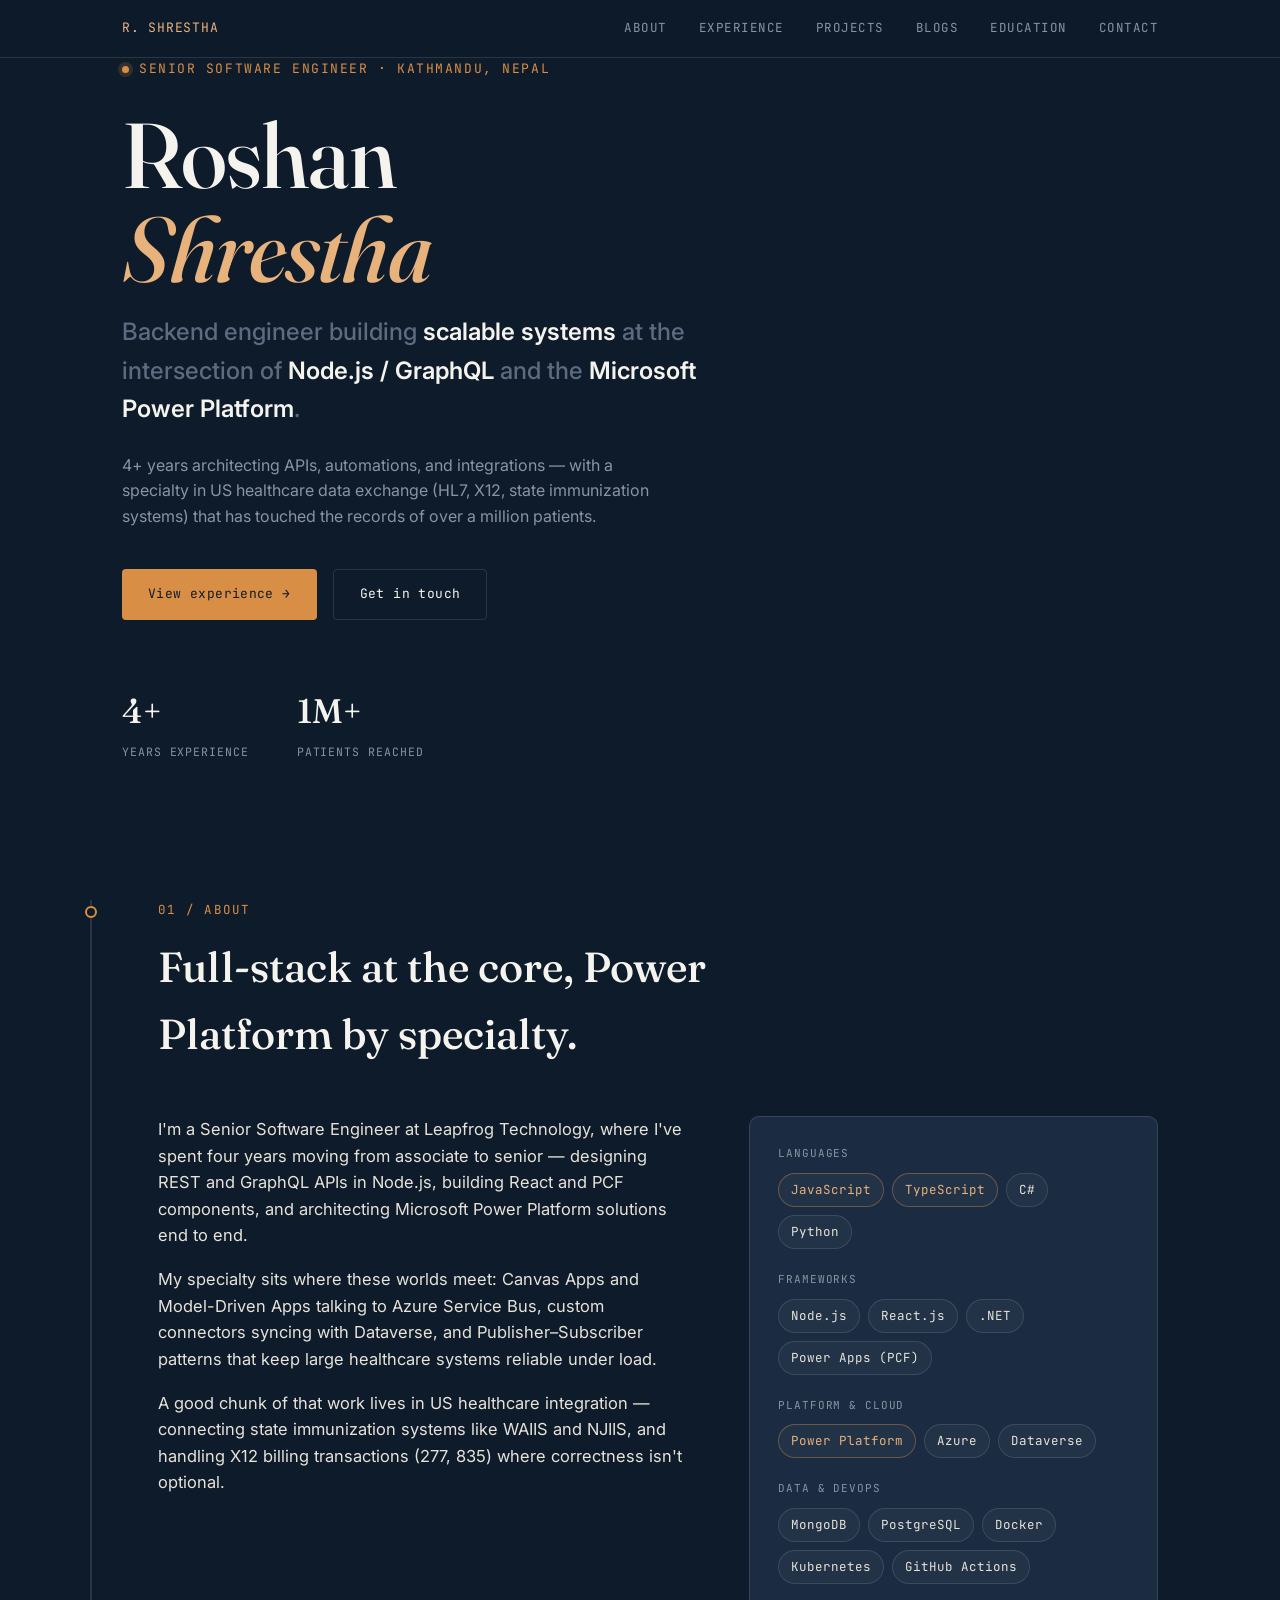
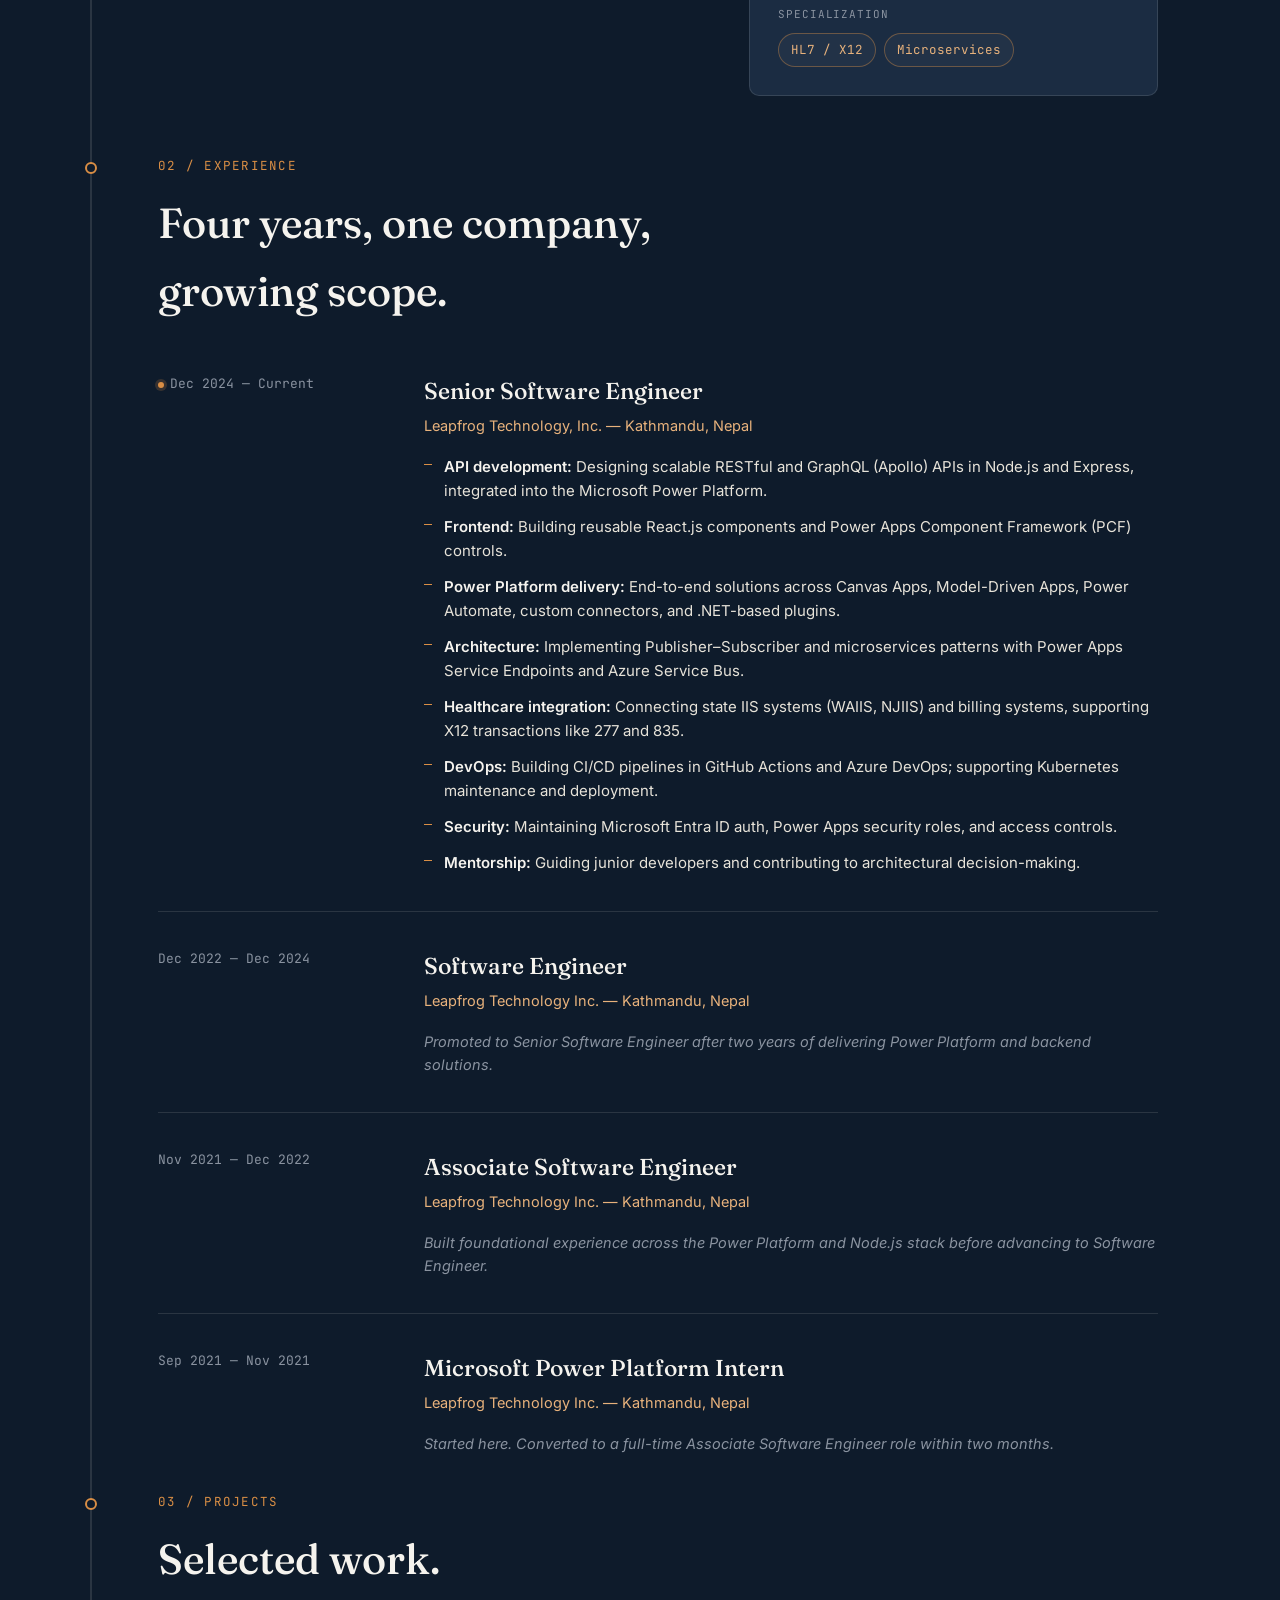
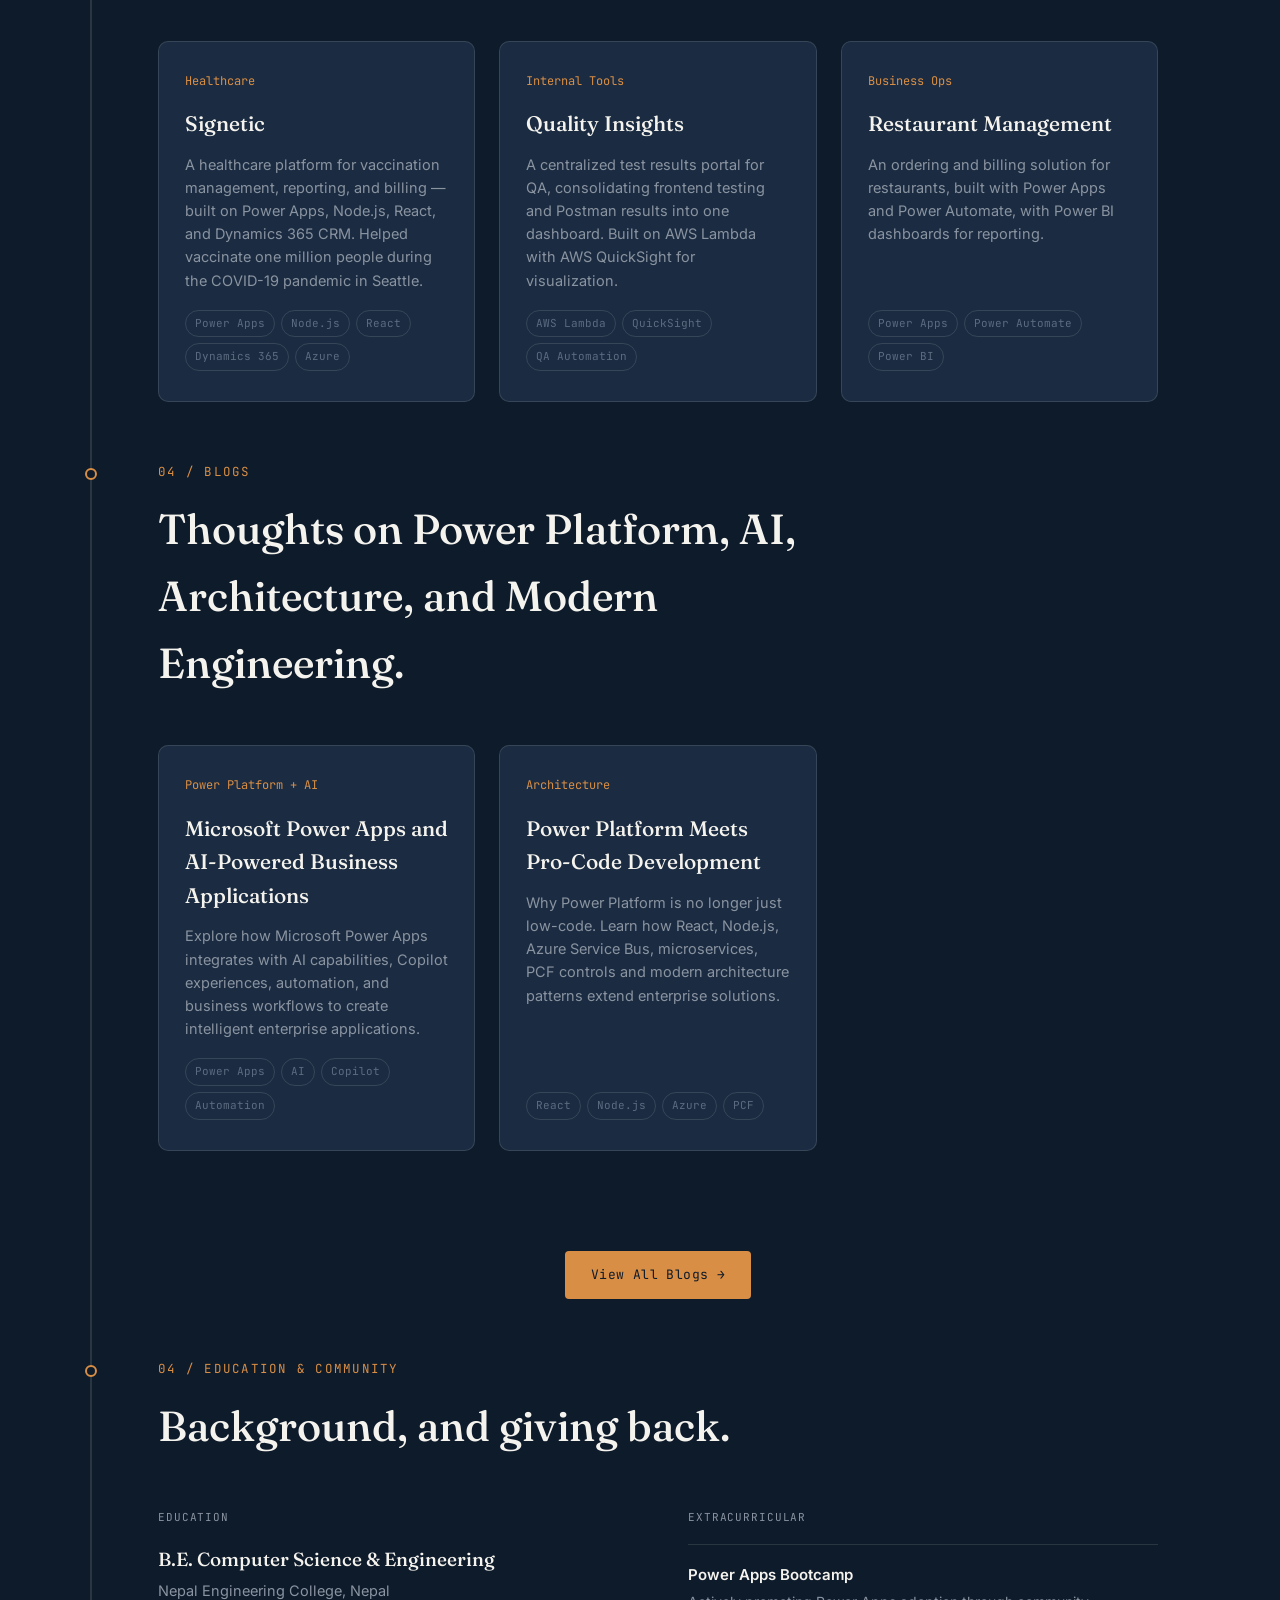
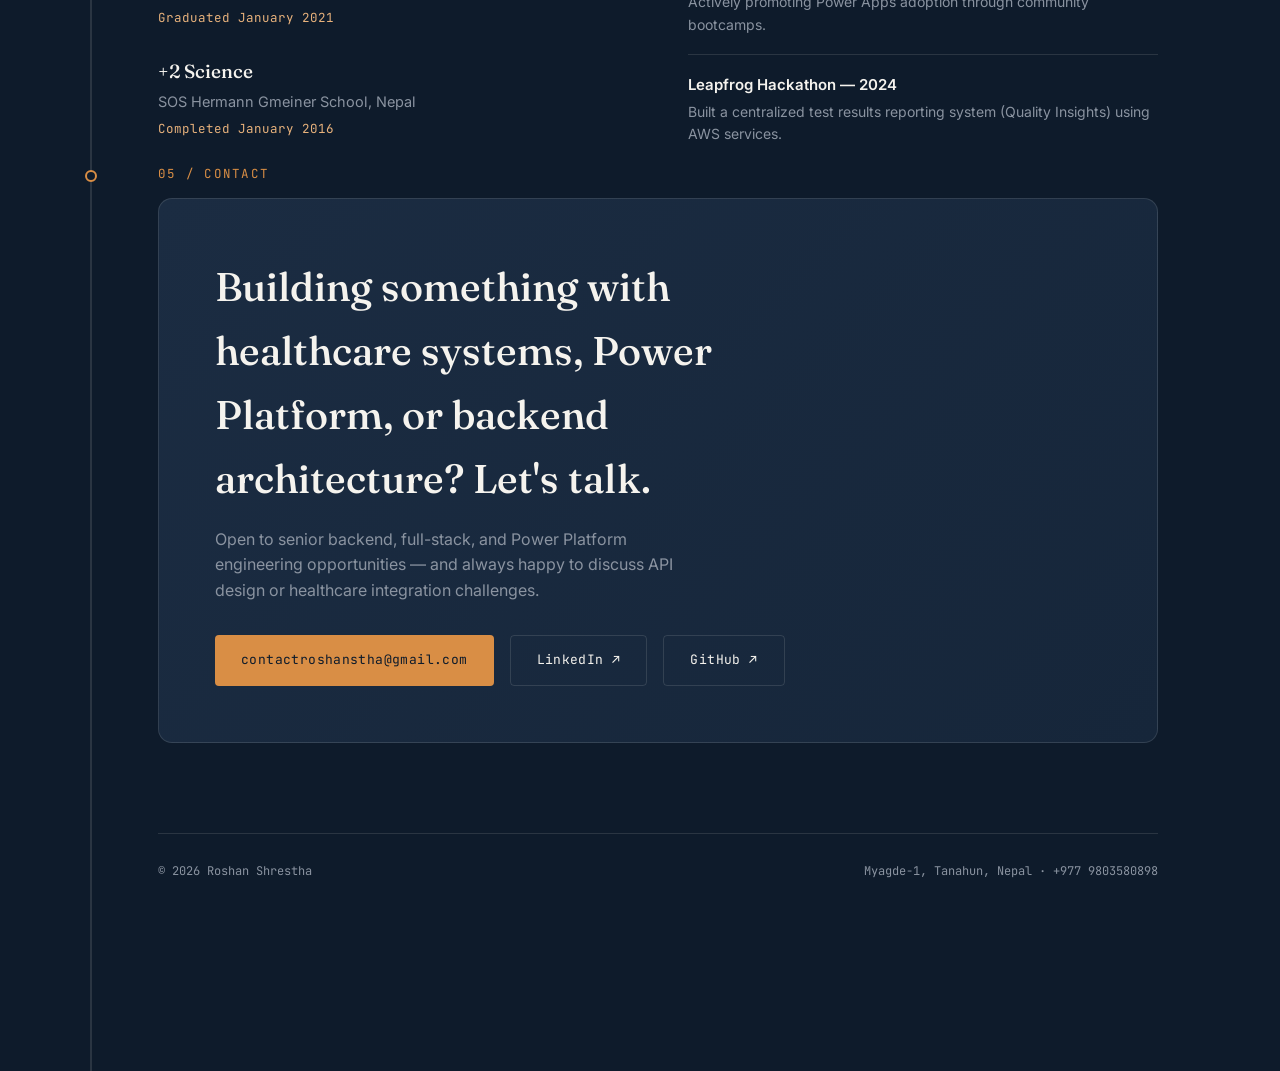
==== commit 6ea3d4e0: "blog: fix view all blogs button padding" ====
--- a/index.html
+++ b/index.html
@@ -373,7 +373,7 @@
           </a>
         </div>
 
-        <div style="margin-top: 40px; text-align: center">
+        <div style="margin-top: 40px; text-align: center; padding-bottom: 60px">
           <a href="blogs/index.html" class="btn btn-primary">
             View All Blogs →
           </a>
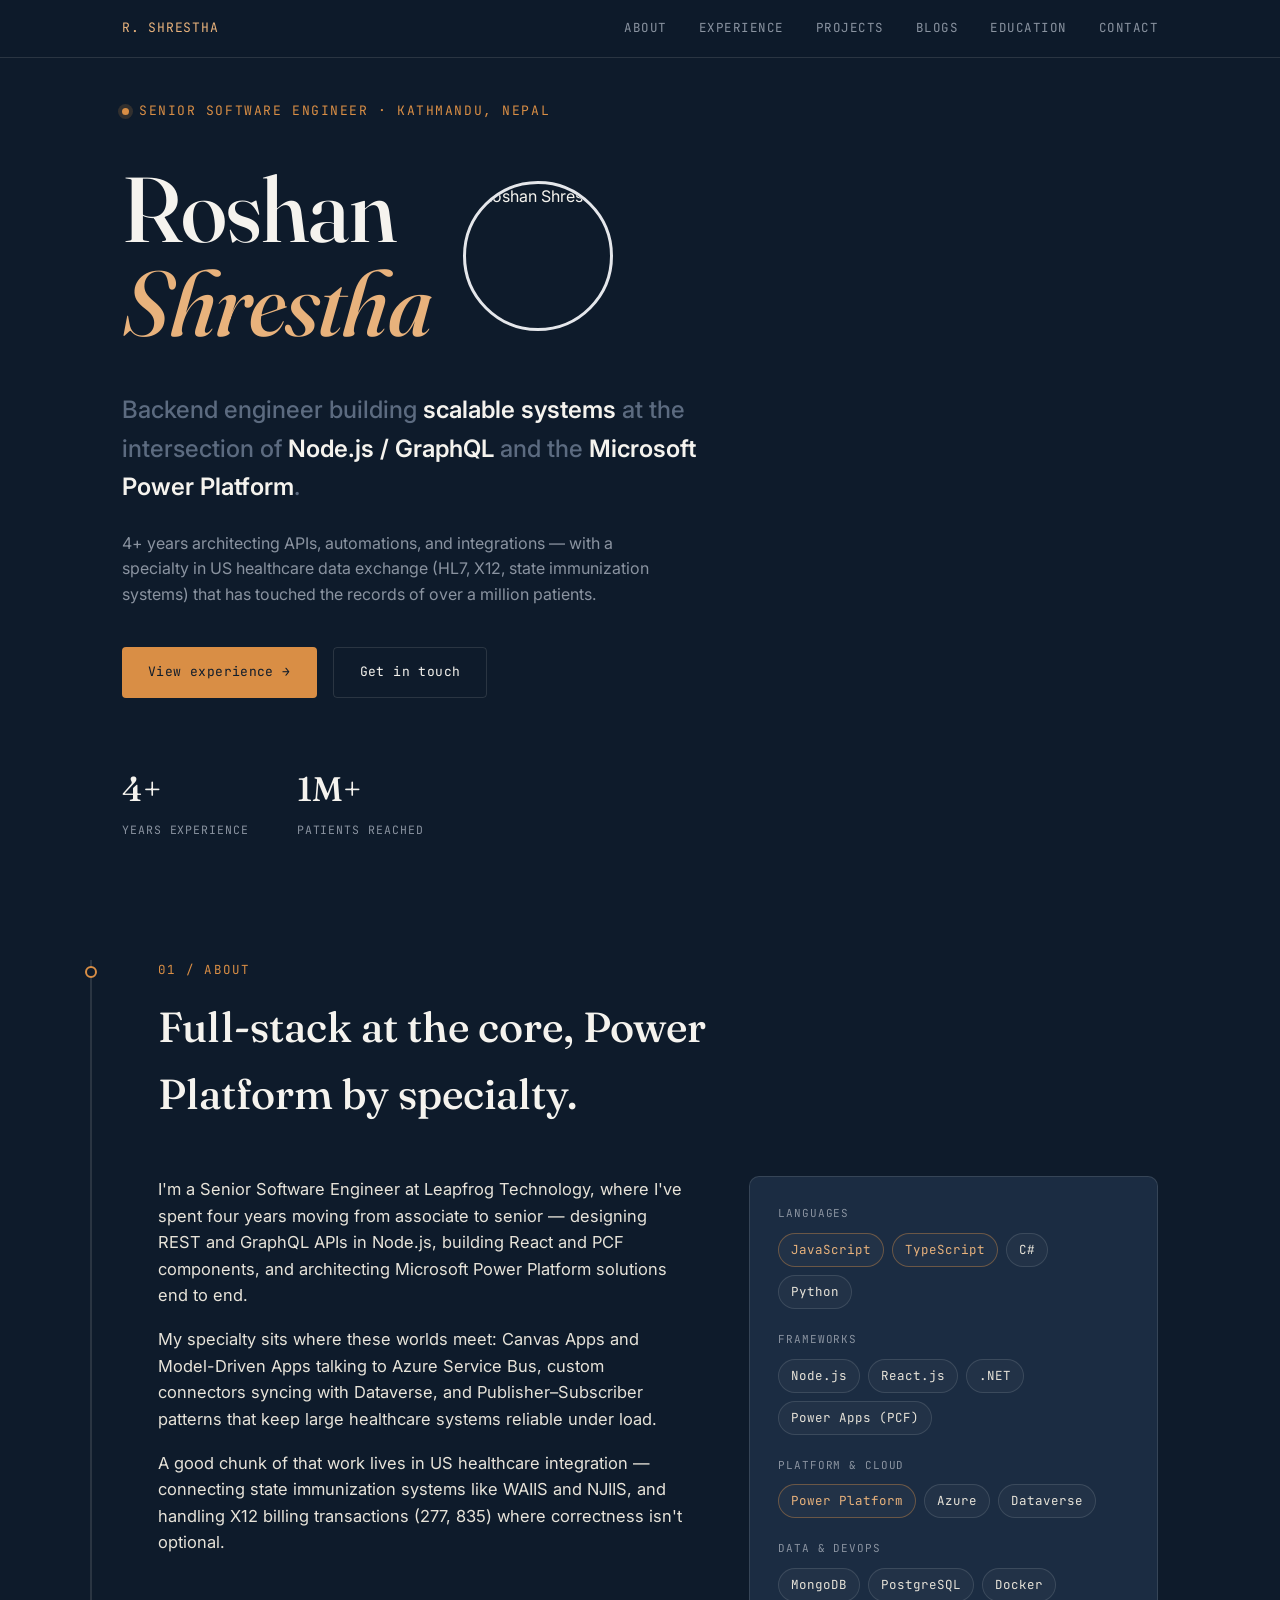
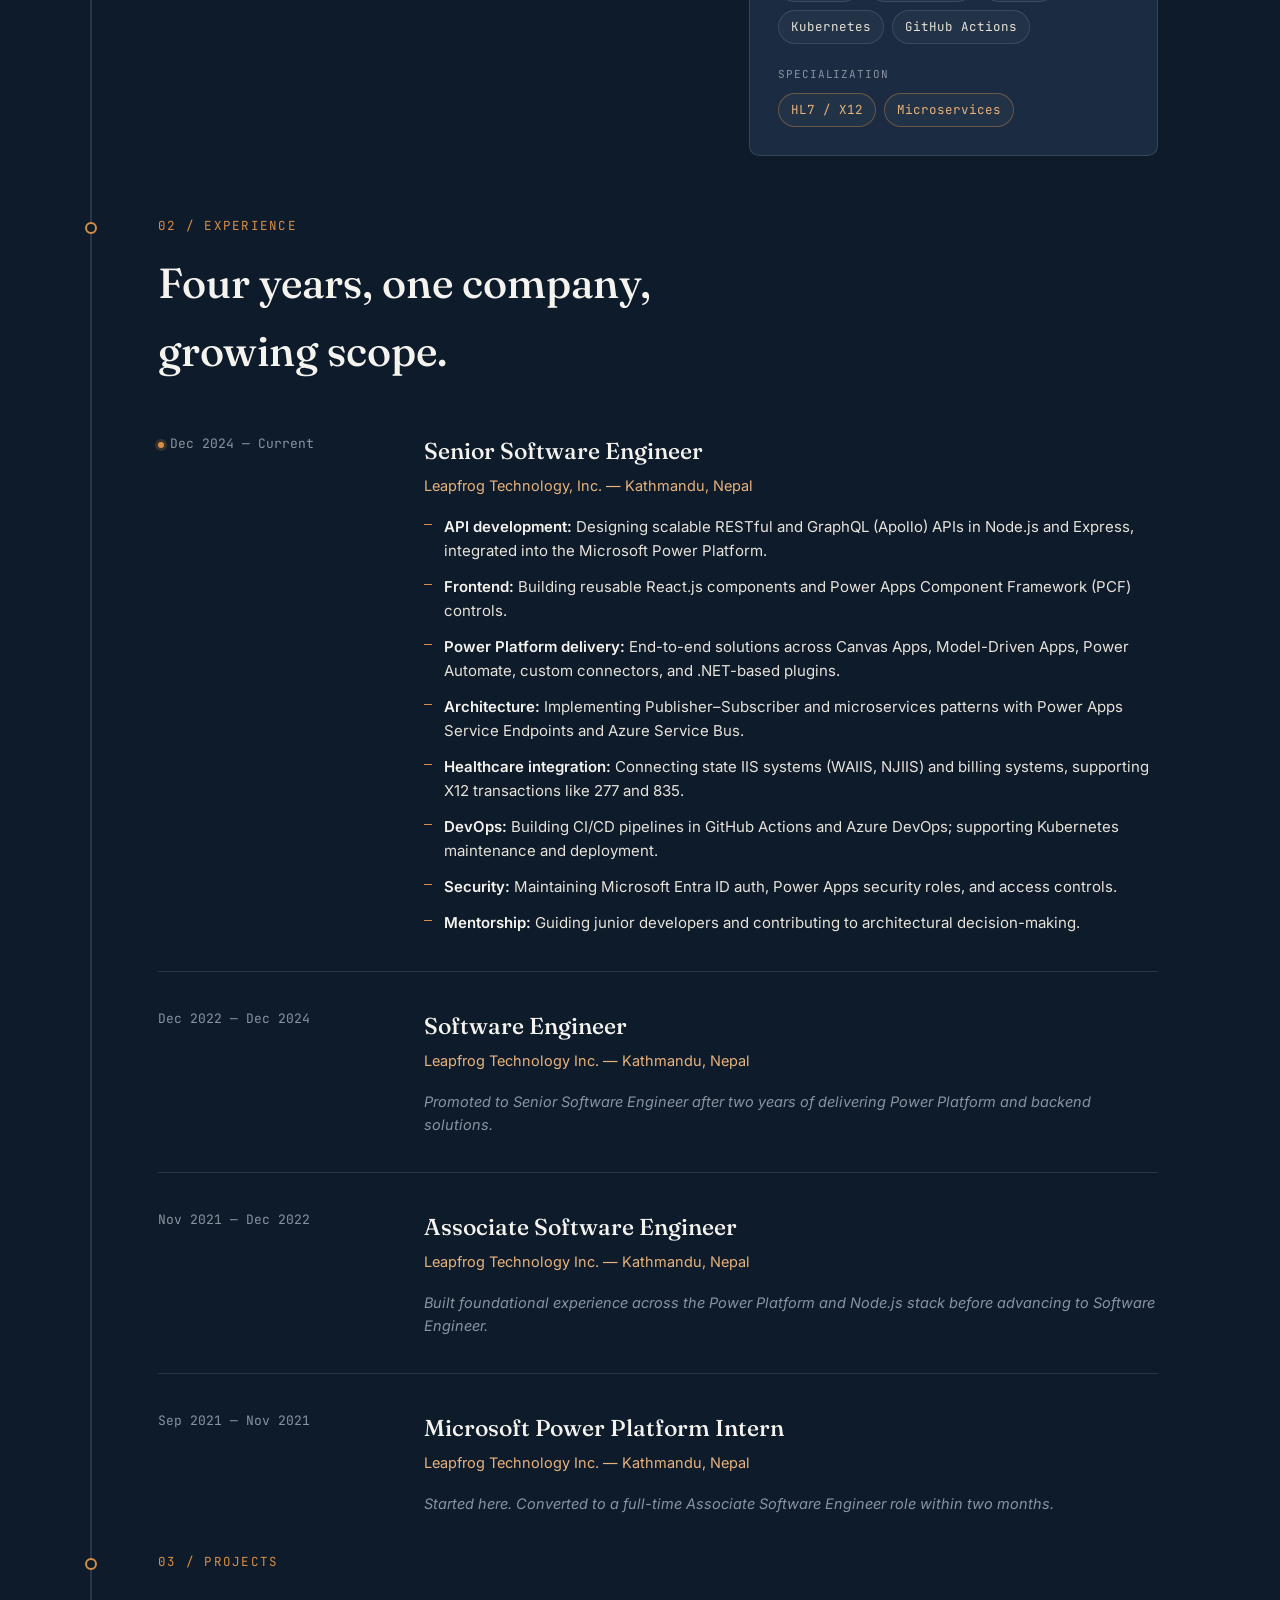
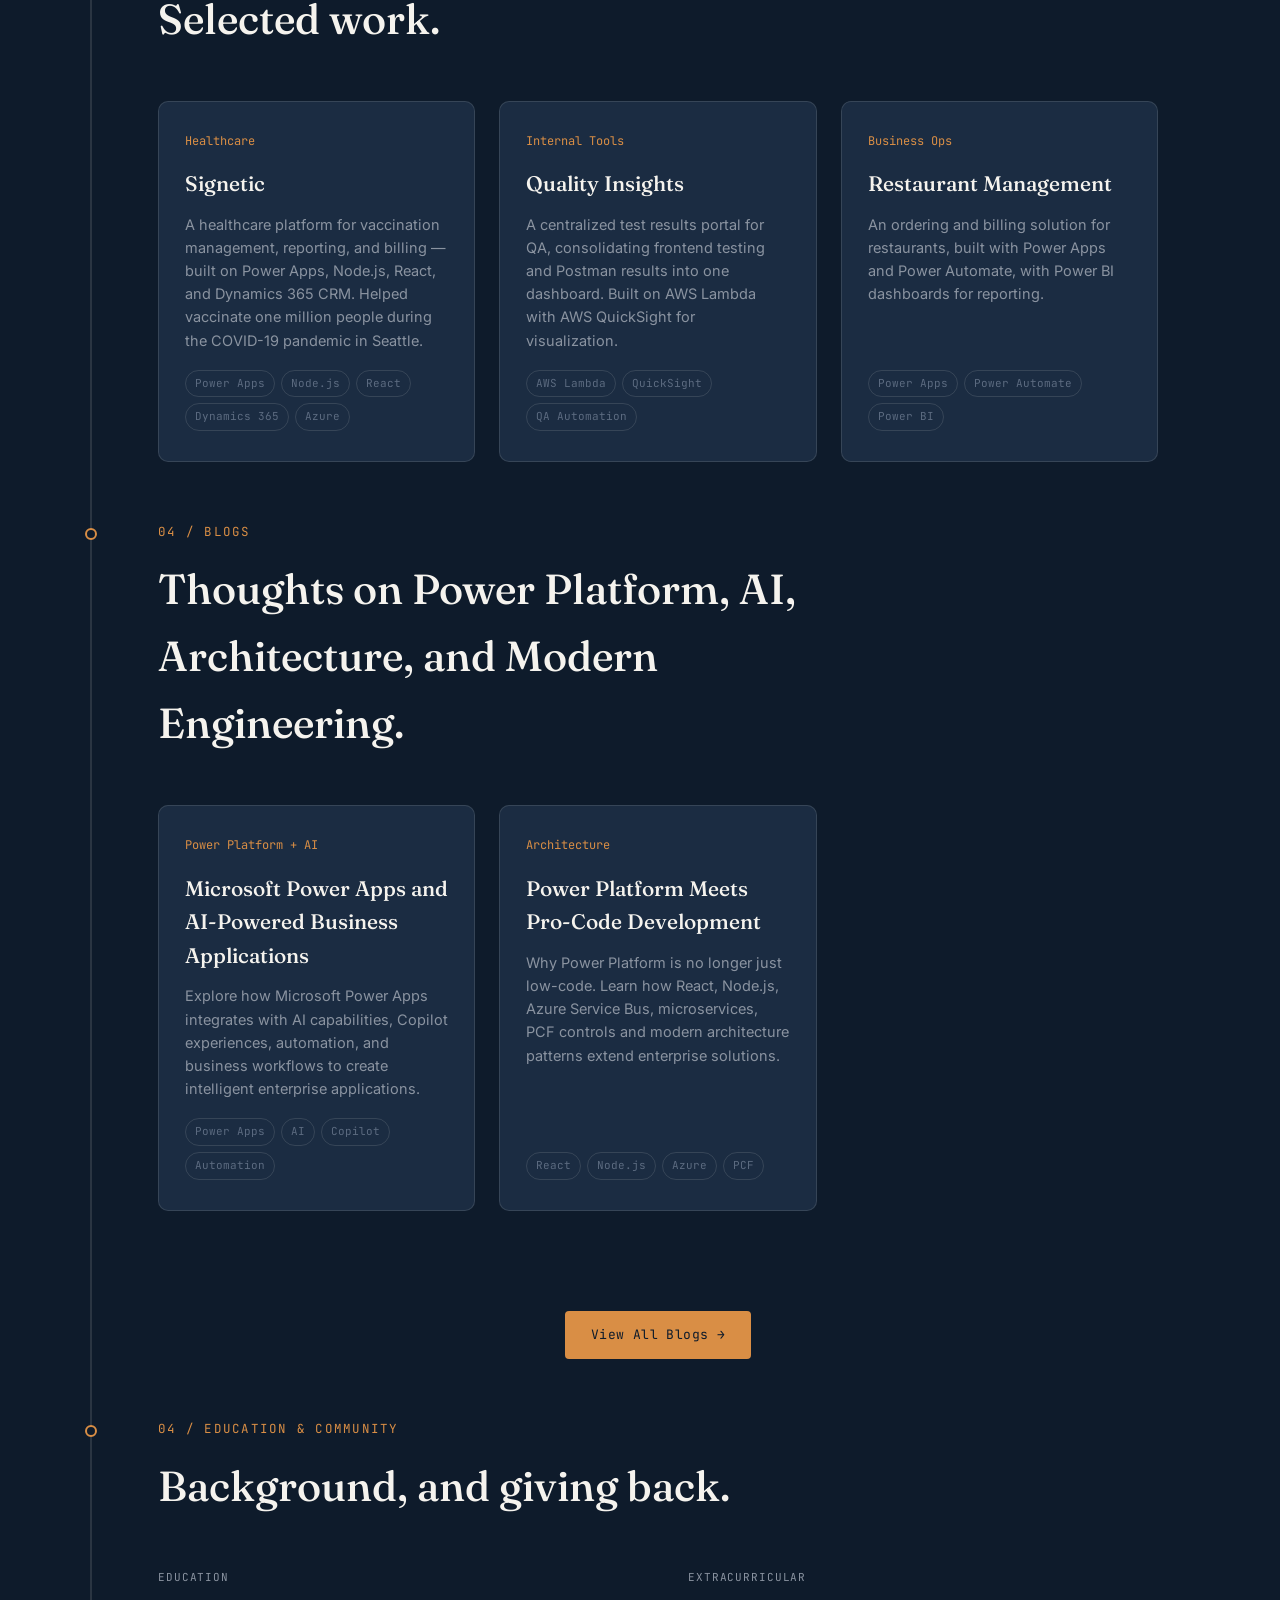
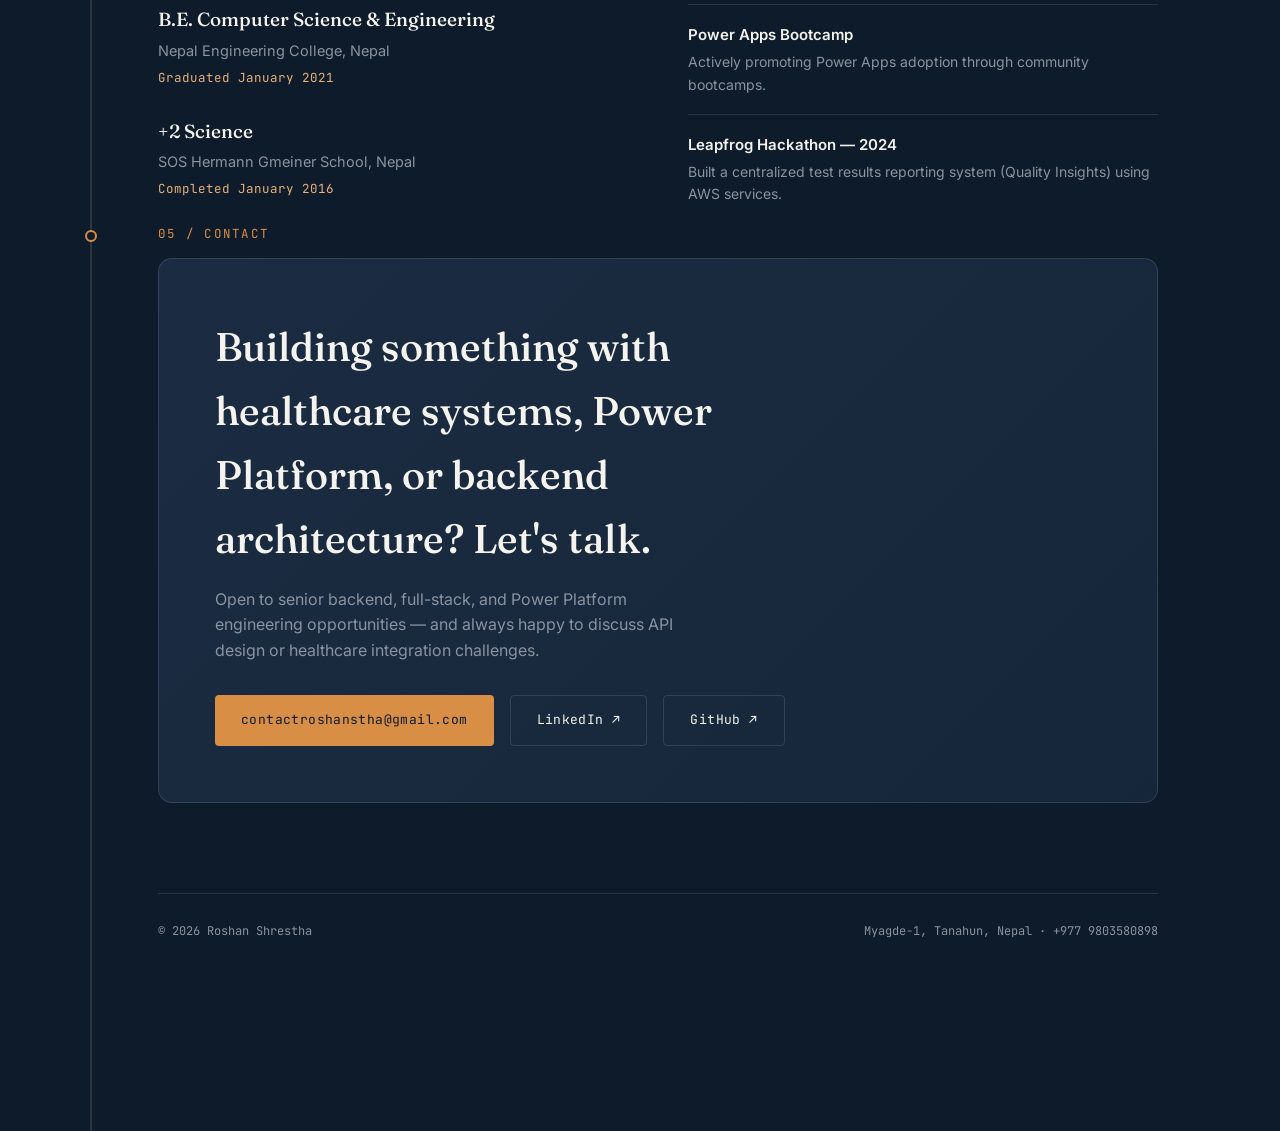
==== commit a74659c6: "main: add profile picture on home page" ====
--- a/index.html
+++ b/index.html
@@ -42,28 +42,45 @@
     <div id="top"></div>
 
     <!-- HERO -->
-    <section class="hero wrap">
+    <section class="hero wrap" style="margin-top: 60px">
       <div class="eyebrow">Senior Software Engineer · Kathmandu, Nepal</div>
-      <h1 class="hero-name">Roshan<br /><em>Shrestha</em></h1>
+
+      <div class="hero-heading">
+        <h1 class="hero-name">
+          Roshan<br />
+          <em>Shrestha</em>
+        </h1>
+
+        <img
+          src="https://media.licdn.com/dms/image/v2/D5603AQHTj2CqYYP5kw/profile-displayphoto-crop_800_800/B56Z1MBkIkIMAI-/0/1775096982820?e=1784160000&v=beta&t=hQMkuQ6xEa_GXIFF0c7ir0nVquc-gVBKSbf_k_NvIVM"
+          alt="Roshan Shrestha"
+          class="hero-avatar"
+        />
+      </div>
+
       <p class="hero-role">
         Backend engineer building <strong>scalable systems</strong> at the
         intersection of <strong>Node.js / GraphQL</strong> and the
         <strong>Microsoft Power Platform</strong>.
       </p>
+
       <p class="hero-desc">
         4+ years architecting APIs, automations, and integrations — with a
         specialty in US healthcare data exchange (HL7, X12, state immunization
         systems) that has touched the records of over a million patients.
       </p>
+
       <div class="hero-actions">
         <a href="#experience" class="btn btn-primary">View experience →</a>
         <a href="#contact" class="btn btn-ghost">Get in touch</a>
       </div>
+
       <div class="hero-meta">
         <div class="meta-item">
           <div class="meta-num">4+</div>
           <div class="meta-label">Years experience</div>
         </div>
+
         <div class="meta-item">
           <div class="meta-num">1M+</div>
           <div class="meta-label">Patients reached</div>
--- a/style.css
+++ b/style.css
@@ -824,3 +824,94 @@
 .blog-breadcrumb a:hover {
   color: var(--paper);
 }
+
+.tech-table {
+  width: 100%;
+  margin: 24px 0;
+  border-collapse: collapse;
+  font-size: 15px;
+}
+
+.tech-table th,
+.tech-table td {
+  padding: 12px 16px;
+  text-align: left;
+}
+
+.tech-table th {
+  font-weight: 600;
+  border-bottom: 2px solid #d1d5db;
+}
+
+.tech-table td {
+  border-bottom: 1px solid #e5e7eb;
+}
+
+.tech-table tbody tr:last-child td {
+  border-bottom: none;
+}
+
+.blog-meta {
+  margin: 32px 0;
+  padding-bottom: 20px;
+  border-bottom: 1px solid #e5e7eb;
+}
+
+.blog-author {
+  display: flex;
+  align-items: center;
+  gap: 16px;
+}
+
+.author-avatar {
+  width: 56px;
+  height: 56px;
+  border-radius: 50%;
+  object-fit: cover;
+}
+
+.author-name {
+  margin: 0;
+  font-size: 17px;
+  font-weight: 600;
+}
+
+.author-info {
+  margin: 4px 0 0;
+  font-size: 14px;
+  color: #6b7280;
+}
+
+.hero-heading {
+  display: flex;
+  align-items: center;
+  gap: 32px;
+  margin: 12px 0 24px;
+}
+
+.hero-avatar {
+  width: 150px;
+  height: 150px;
+  border-radius: 50%;
+  object-fit: cover;
+  object-position: center;
+  flex-shrink: 0;
+  border: 3px solid #e5e7eb;
+}
+
+.hero-heading .hero-name {
+  margin: 0;
+}
+
+@media (max-width: 768px) {
+  .hero-heading {
+    flex-direction: column-reverse;
+    align-items: flex-start;
+    gap: 20px;
+  }
+
+  .hero-avatar {
+    width: 120px;
+    height: 120px;
+  }
+}
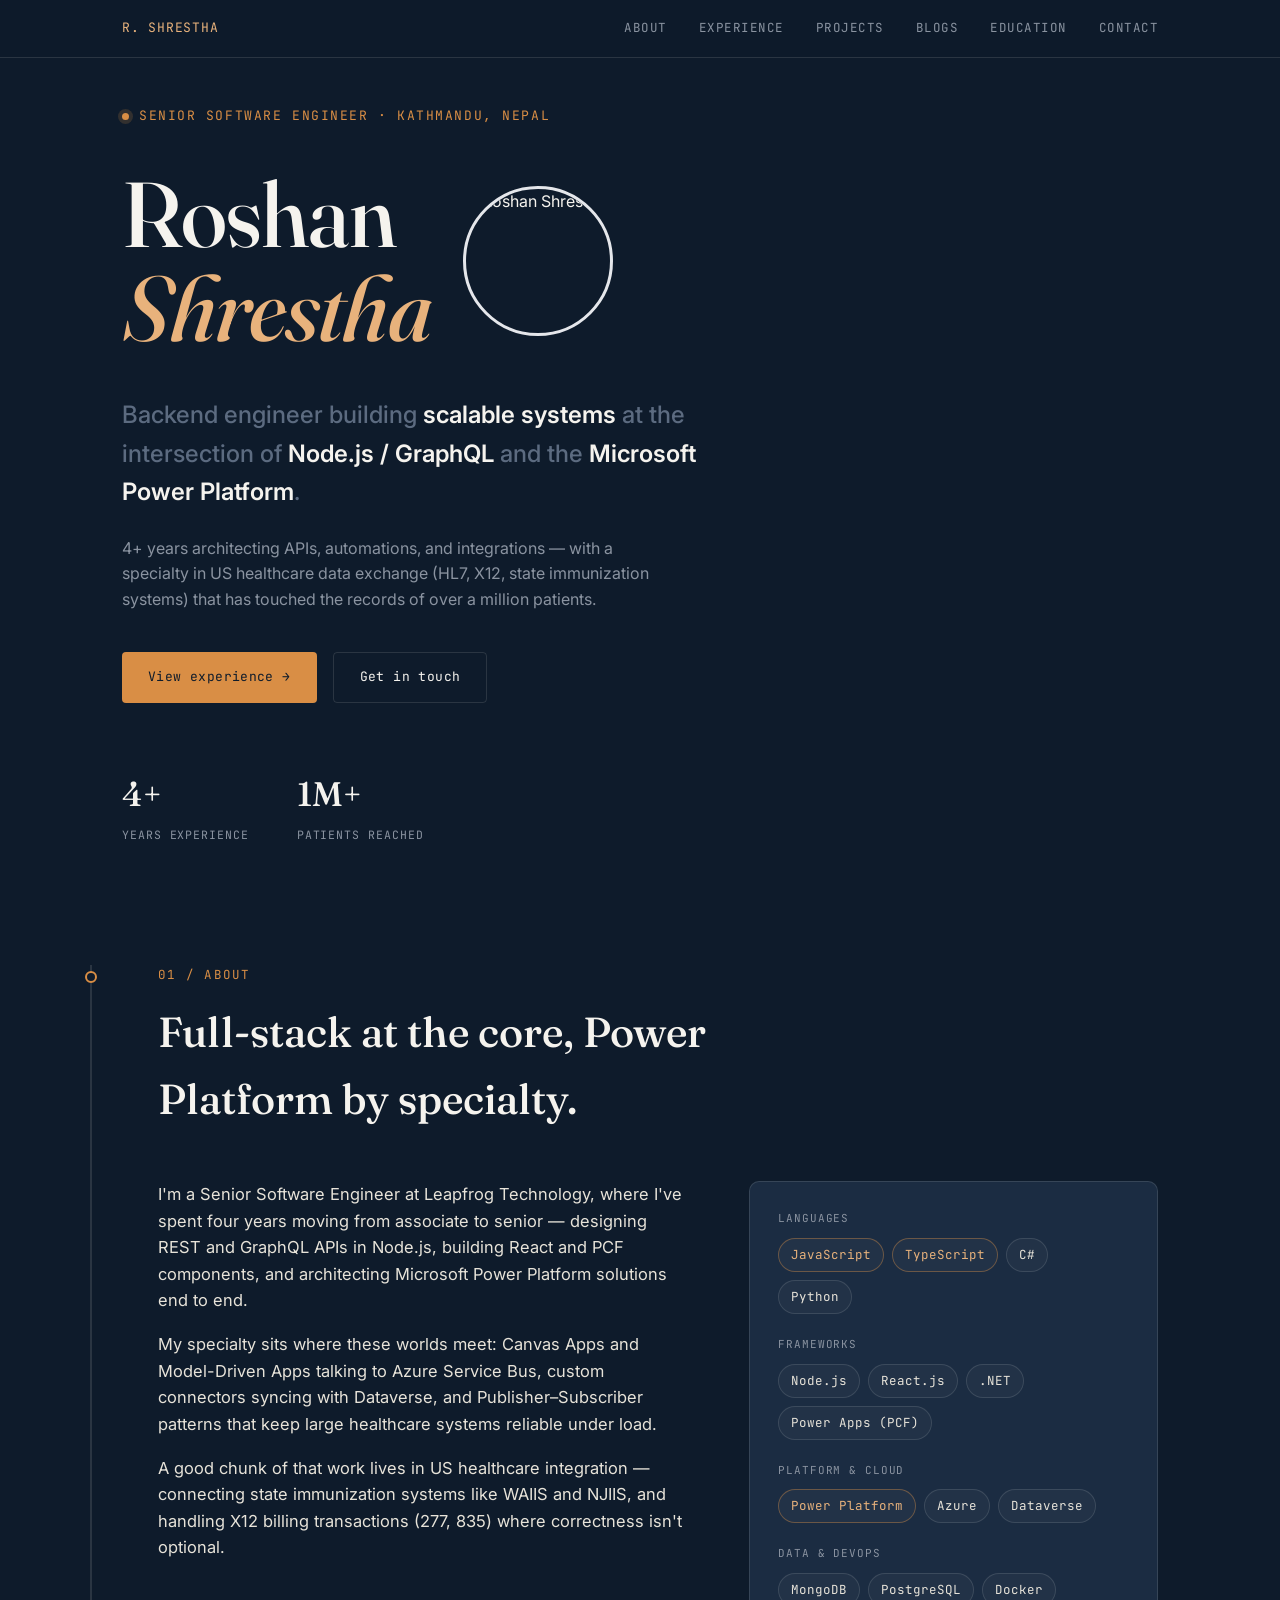
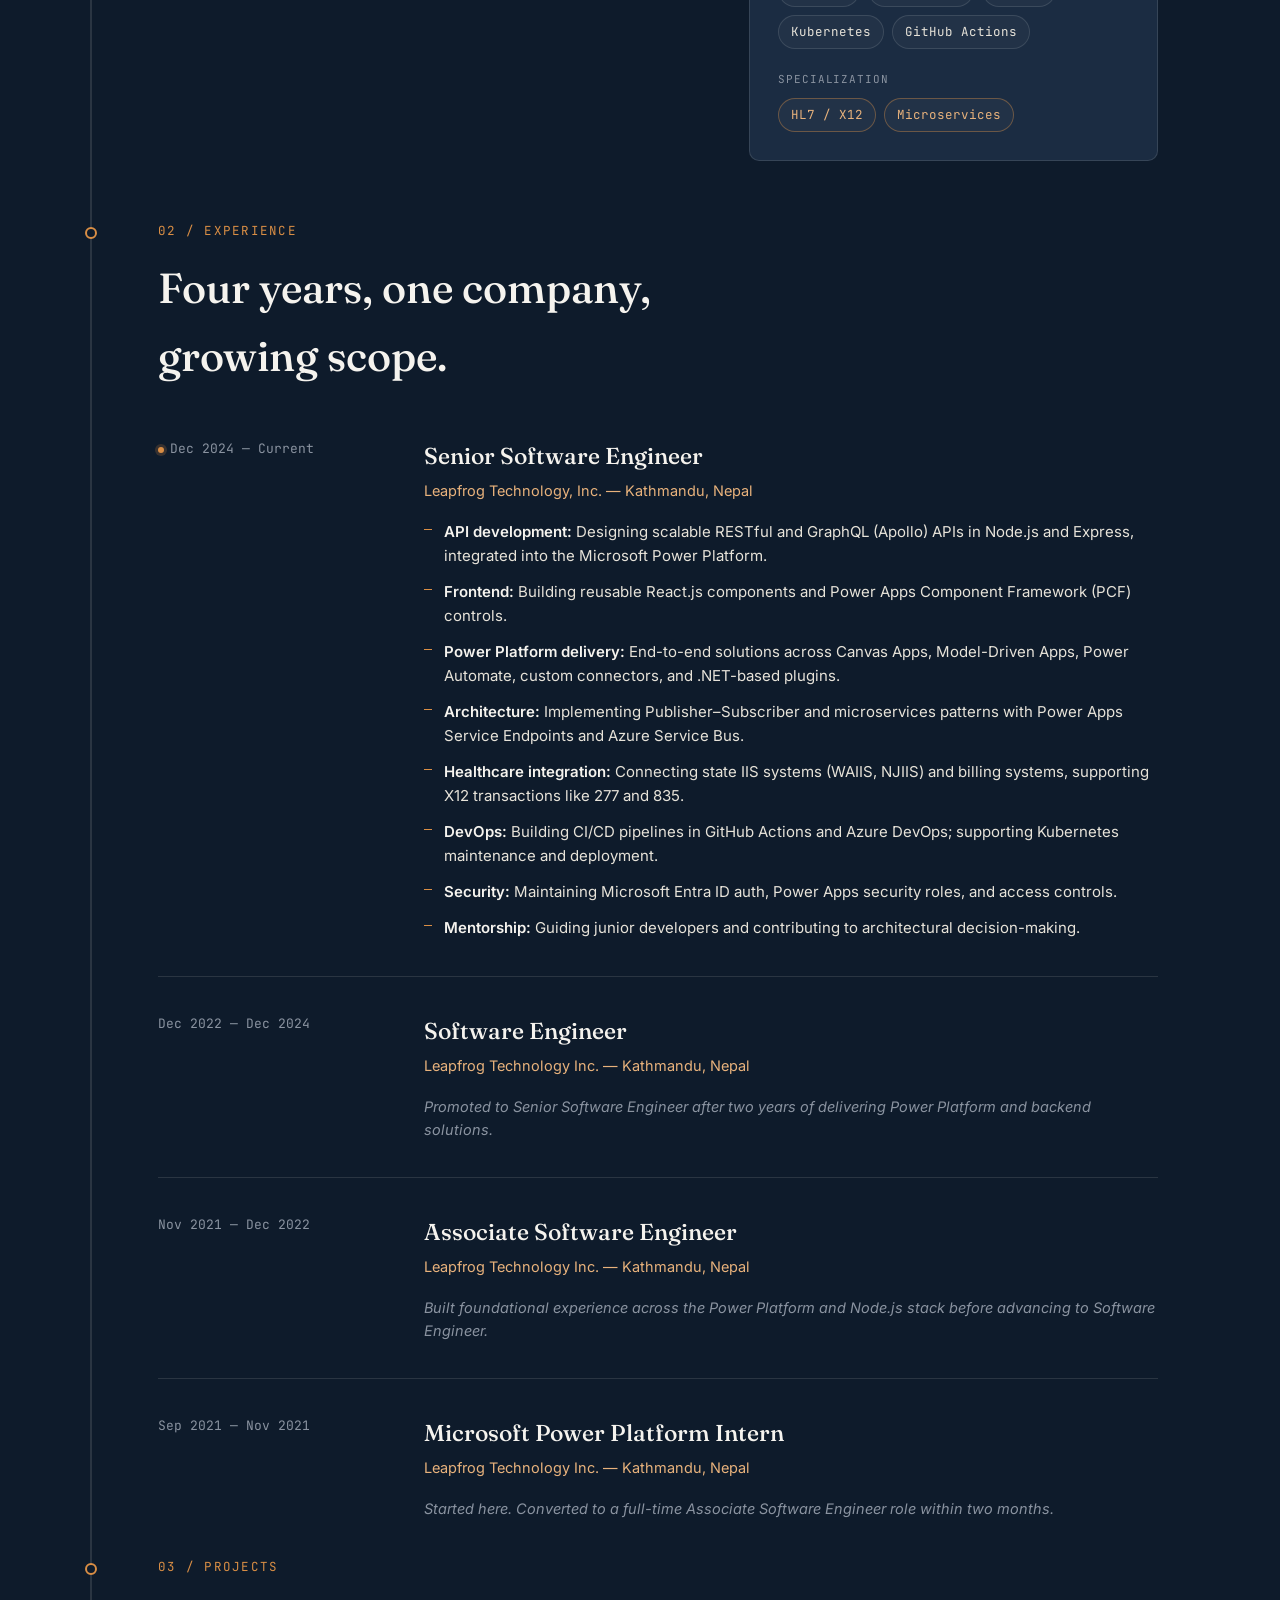
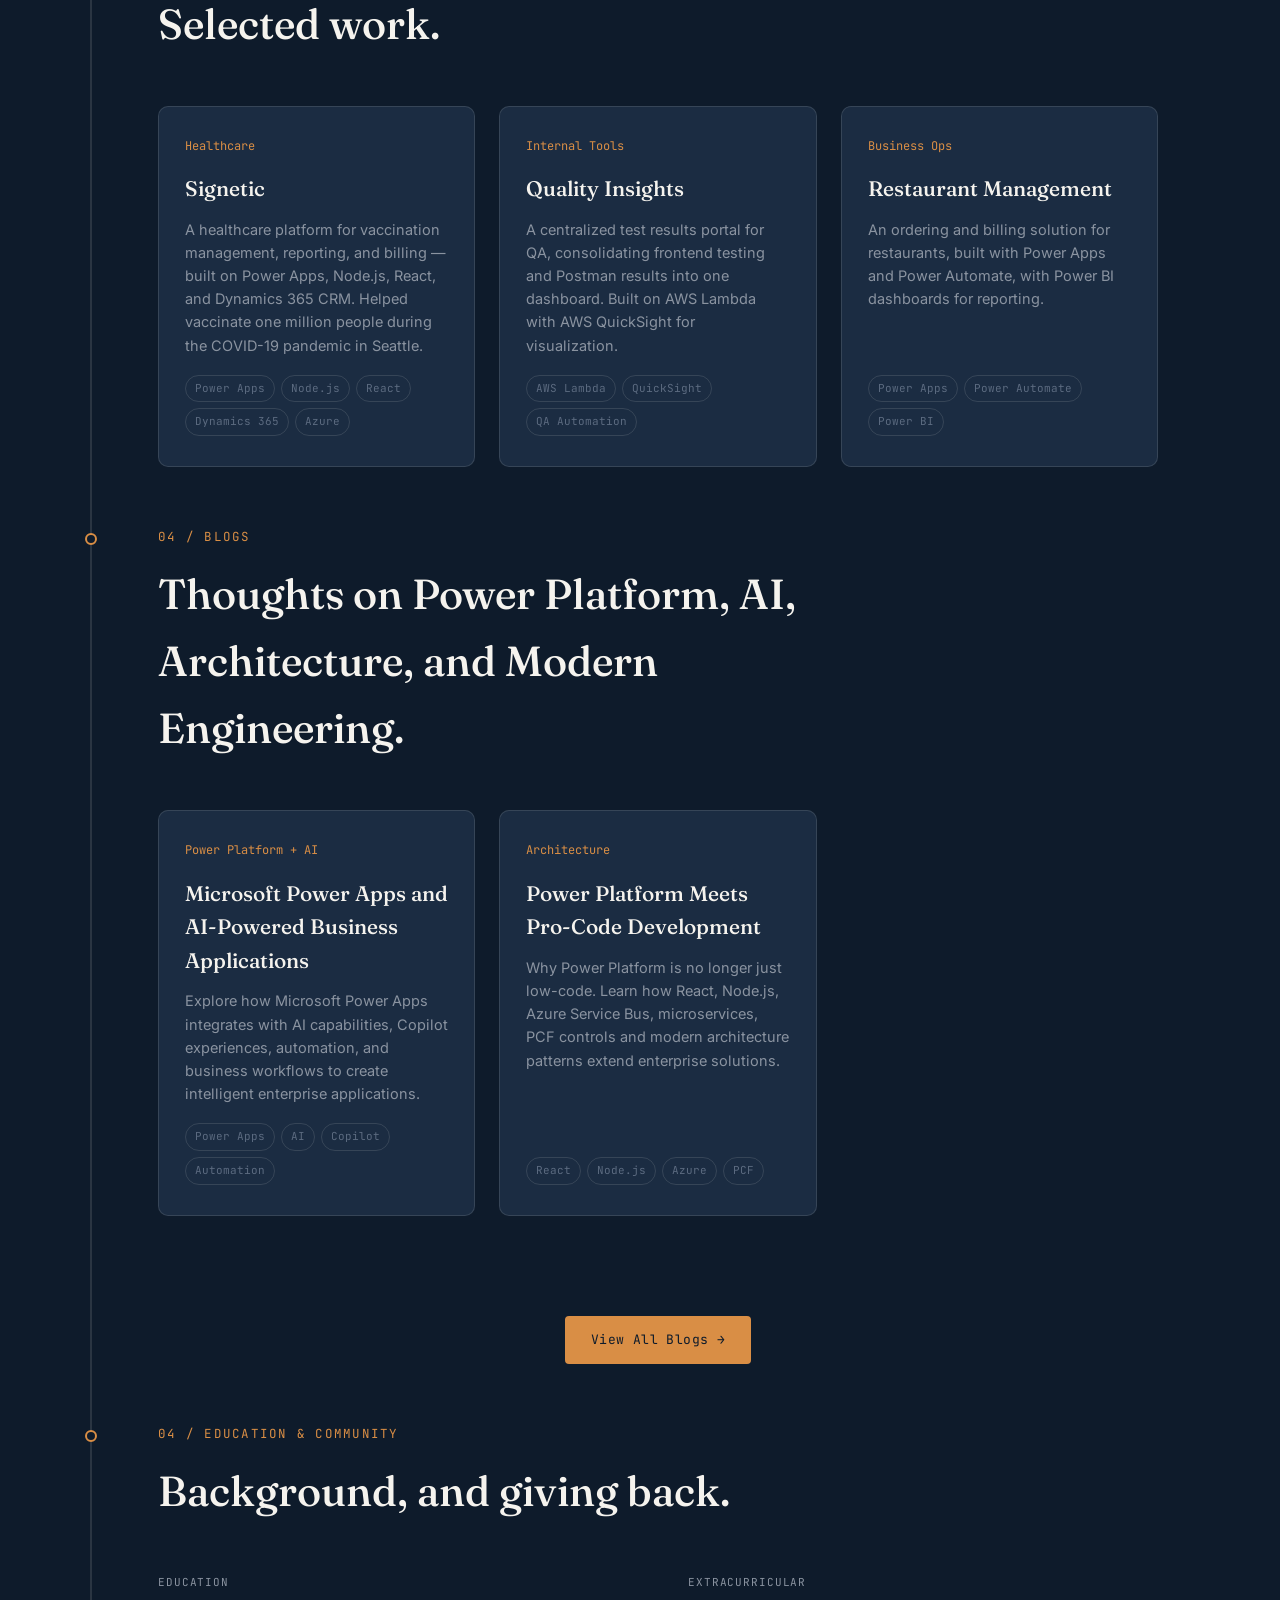
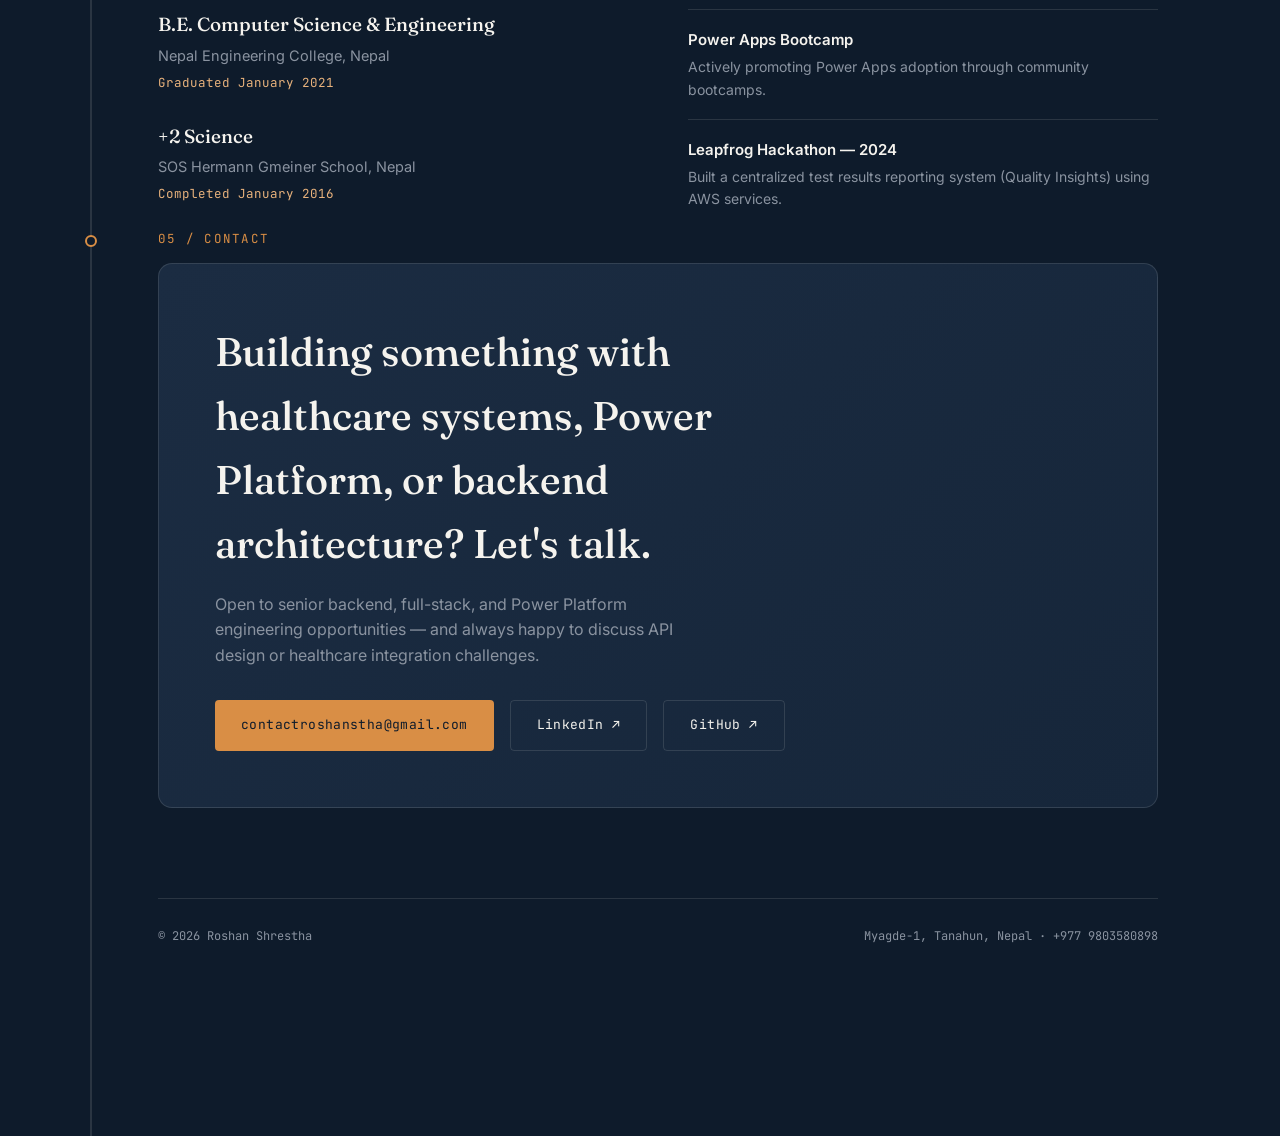
==== commit 0c8ec883: "main: fix navbar" ====
--- a/index.html
+++ b/index.html
@@ -42,7 +42,7 @@
     <div id="top"></div>
 
     <!-- HERO -->
-    <section class="hero wrap" style="margin-top: 60px">
+    <section class="hero wrap" style="margin-top: 65px">
       <div class="eyebrow">Senior Software Engineer · Kathmandu, Nepal</div>
 
       <div class="hero-heading">
--- a/style.css
+++ b/style.css
@@ -687,7 +687,7 @@
     gap: 0;
     padding: 8px 20px 20px;
     border-bottom: 1px solid var(--line);
-    transform: translateY(-110%);
+    transform: translateY(calc(-100% - 64px));
     transition: transform 0.3s ease;
     z-index: 60;
   }
